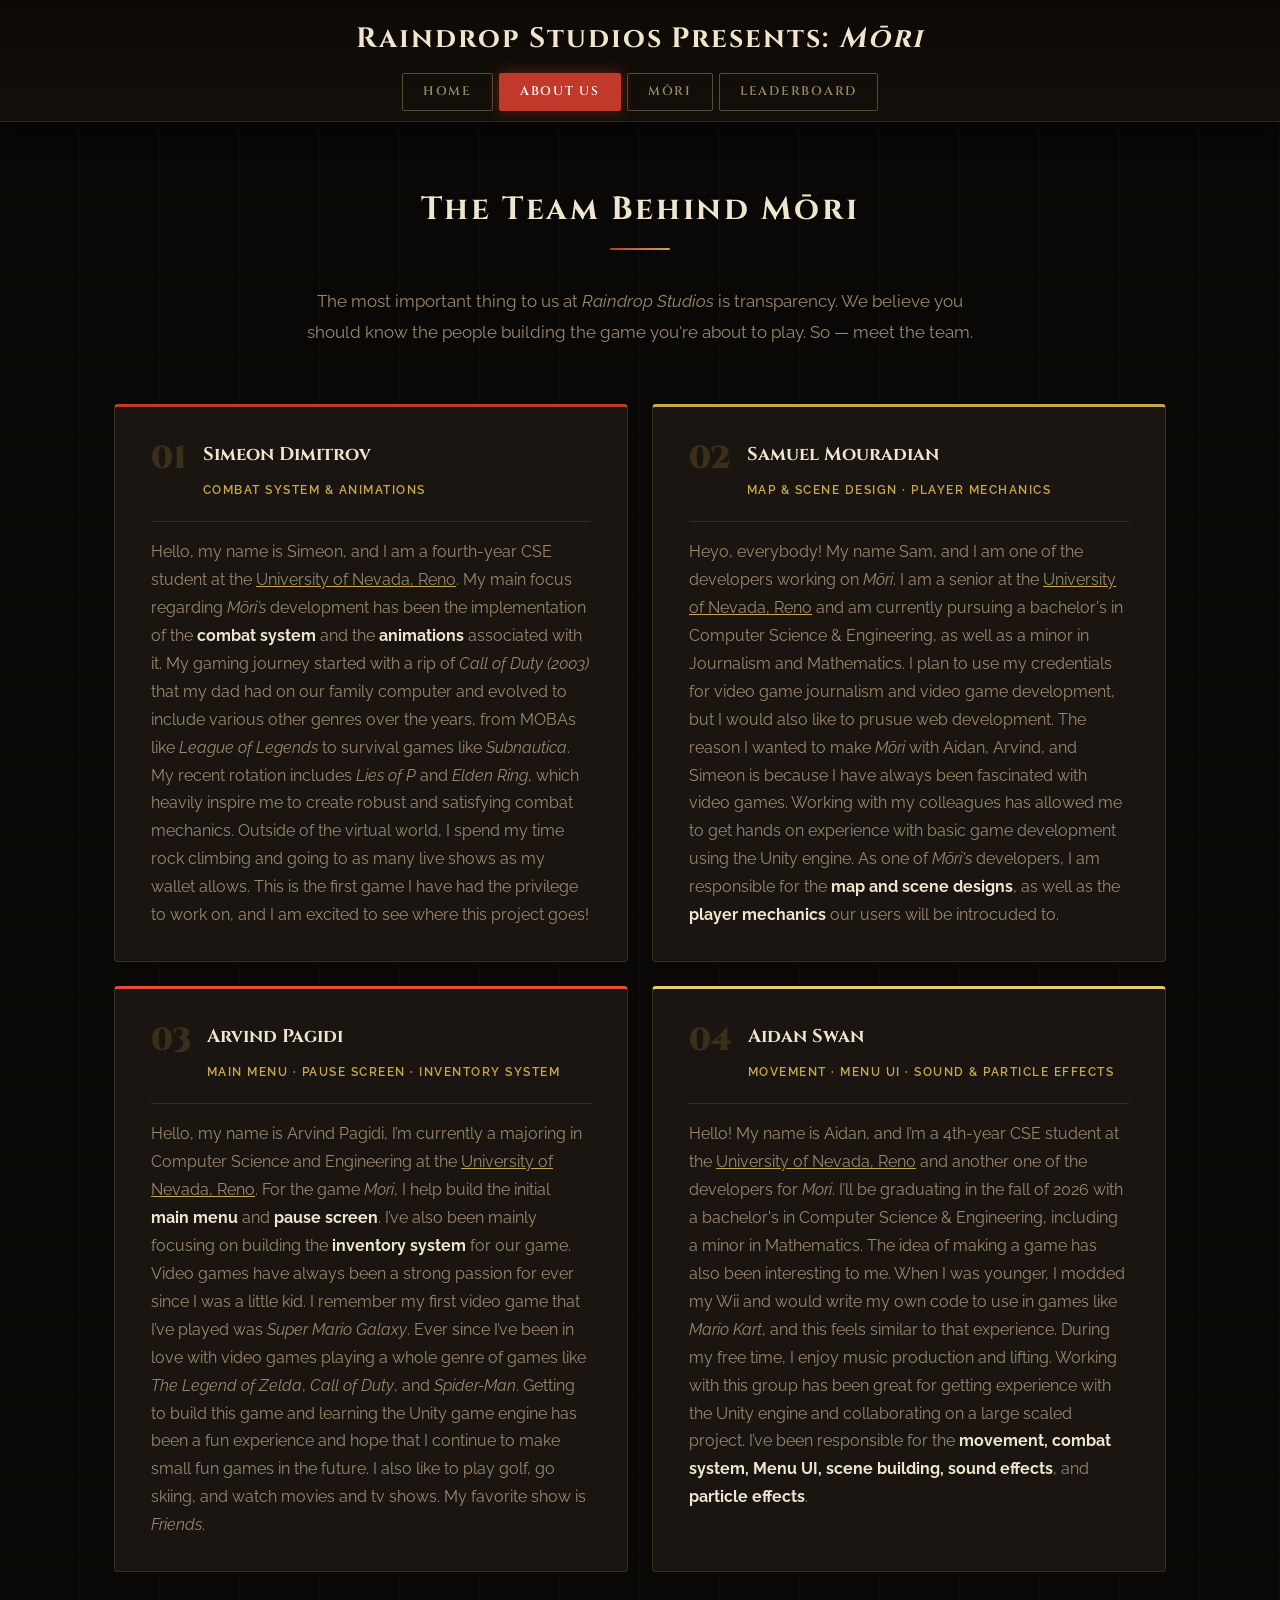
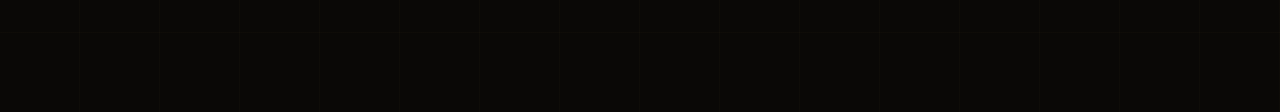
==== AboutUs.html @ ec9067fb "Mori Website Initial Mori Website Initial" ====
<!DOCTYPE html>
<html lang="en">
<head>
    <meta charset="UTF-8">
    <meta name="viewport" content="width=device-width, initial-scale=1.0">
    <title>About Us — Raindrop Studios</title>
    <link rel="preconnect" href="https://fonts.googleapis.com">
    <link rel="preconnect" href="https://fonts.gstatic.com" crossorigin>
    <link href="https://fonts.googleapis.com/css2?family=Cinzel:wght@400;600;700;900&family=Raleway:ital,wght@0,300;0,400;0,500;0,600;1,400&display=swap" rel="stylesheet">
    <link rel="stylesheet" href="CSS Files/AboutUsStyle.css">
</head>
<body>

    <header id="WelcomeHeader">
        <h1 class="Animated-Text">Raindrop Studios Presents: <em>Mōri</em></h1>
        <nav id="Directory">
            <ul class="nav-bar">
                <li><a href="index.html" class="button">Home</a></li>
                <li><a href="AboutUs.html" class="button">About Us</a></li>
                <li><a href="Mōri.html" class="button">Mōri</a></li>
                <li><a href="Player-Leaderboard.html" class="button">Leaderboard</a></li>
            </ul>
        </nav>
    </header>

    <main id="AU-Description">

        <h2 class="section-title fade-in">The Team Behind Mōri</h2>

        <p class="intro-text fade-in">
            The most important thing to us at <em>Raindrop Studios</em> is transparency.
            We believe you should know the people building the game you're about to play.
            So — meet the team.
        </p>

        <div class="member-cards-grid">

           
            <article class="member-card fade-in">
                <div class="member-header">
                    <span class="member-number">01</span>
                    <div>
                        <h3 class="member-name">Simeon Dimitrov</h3>
                        <span class="member-role">Combat System &amp; Animations</span>
                    </div>
                </div>
                <p class="member-bio">
                    Hello, my name is Simeon,
            and I am a fourth-year CSE student at the <u>University of Nevada, Reno</u>. My
            main focus regarding <i>Mōri’s</i> development has been the implementation of the
            <b>combat system</b> and the <b>animations</b> associated with it. My gaming journey
            started with a rip of <i>Call of Duty (2003)</i> that my dad had on our family computer
            and evolved to include various other genres over the years, from MOBAs like <i>League of
            Legends</i> to survival games like <i>Subnautica</i>. My recent rotation includes <i>Lies
            of P</i> and <i>Elden Ring</i>, which heavily inspire me to create robust and satisfying
            combat mechanics. Outside of the virtual world, I spend my time rock climbing and going to
            as many live shows as my wallet allows. This is the first game I have had the privilege to
            work on, and I am excited to see where this project goes!
                </p>
            </article>

           
            <article class="member-card fade-in">
                <div class="member-header">
                    <span class="member-number">02</span>
                    <div>
                        <h3 class="member-name">Samuel Mouradian</h3>
                        <span class="member-role">Map &amp; Scene Design · Player Mechanics</span>
                    </div>
                </div>
                <p class="member-bio">
                    Heyo, everybody! My name Sam, and I
            am one of the developers working on <i>Mōri</i>. I am a senior at the <u>University of Nevada,
            Reno</u> and am currently pursuing a bachelor's in Computer Science & Engineering, as well as
            a minor in Journalism and Mathematics. I plan to use my credentials for video game journalism
            and video game development, but I would also like to prusue web development. The reason I wanted
            to make <i>Mōri</i> with Aidan, Arvind, and Simeon is because I have always been fascinated with
            video games. Working with my colleagues has allowed me to get hands on experience with basic game
            development using the Unity engine. As one of <i>Mōri's</i> developers, I am responsible for the
            <b>map and scene designs</b>, as well as the <b>player mechanics</b> our users will be introcuded to.
                </p>
            </article>

            
            <article class="member-card fade-in">
                <div class="member-header">
                    <span class="member-number">03</span>
                    <div>
                        <h3 class="member-name">Arvind Pagidi</h3>
                        <span class="member-role">Main Menu · Pause Screen · Inventory System</span>
                    </div>
                </div>
                <p class="member-bio">
                    Hello, my name is Arvind Pagidi, I’m currently a majoring in Computer Science and Engineering at the 
            <u>University of Nevada, Reno</u>. For the game <i>Mori</i>, I help build  the initial <b>main menu</b> 
            and <b>pause screen</b>. I’ve also been mainly focusing on building the <b>inventory system</b> 
            for our game. Video games have always been a strong passion for ever since I was a little kid. I remember 
            my first video game that I’ve played was <i>Super Mario Galaxy</i>. Ever since I’ve been in love with video games 
            playing a whole genre of games like <i>The Legend of Zelda</i>, <i>Call of Duty</i>, and <i>Spider-Man</i>. Getting 
            to build this game and learning the Unity game engine has been a fun experience and hope that I continue to 
            make small fun games in the future. I also like to play golf, go skiing, and watch movies and tv shows. My 
            favorite show is <i>Friends</i>.
                </p>
            </article>

            
            <article class="member-card fade-in">
                <div class="member-header">
                    <span class="member-number">04</span>
                    <div>
                        <h3 class="member-name">Aidan Swan</h3>
                        <span class="member-role">Movement · Menu UI · Sound &amp; Particle Effects</span>
                    </div>
                </div>
                <p class="member-bio">
                     Hello! My name is Aidan, and I’m a 4th-year CSE student at the <u>University of Nevada, Reno</u> and another one 
            of the developers for <i>Mori</i>. I’ll be graduating in the fall of 2026 with a bachelor's in Computer Science & 
            Engineering, including a minor in Mathematics. The idea of making a game has also been interesting to me. When 
            I was younger, I modded my Wii and would write my own code to use in games like <i>Mario Kart</i>, and this feels 
            similar to that experience. During my free time, I enjoy music production and lifting. Working with this group 
            has been great for getting experience with the Unity engine and collaborating on a large scaled project. I’ve 
            been responsible for the <b>movement, combat system, Menu UI, scene building, sound effects</b>, and <b>particle 
            effects</b>.
                </p>
            </article>

        </div>
    </main>

    <button id="scroll-top" aria-label="Back to top">&#8679;</button>

    <script src="webFeatureHelp.js"></script>
</body>
</html>
---- CSS Files/AboutUsStyle.css ----
/* ============================================================
   AboutUsStyle.css — About Us Page
   Raindrop Studios / Mōri
   ============================================================ */

/* ── Variables ─────────────────────────────────────────────── */
:root {
    --bg:           #0a0806;
    --bg-surface:   #110e09;
    --bg-card:      #1a1510;
    --bg-card-hover:#221c13;
    --red:          #c0392b;
    --red-light:    #e74c3c;
    --gold:         #c9a84c;
    --gold-light:   #e8c870;
    --gold-dim:     rgba(201, 168, 76, 0.12);
    --text:         #f0e6d0;
    --text-sec:     #9a8870;
    --text-muted:   #5a4a38;
    --border:       rgba(201, 168, 76, 0.18);
    --border-red:   rgba(192, 57, 43, 0.35);
}

/* ── Reset & Base ───────────────────────────────────────────── */
*, *::before, *::after { box-sizing: border-box; margin: 0; padding: 0; }

body {
    background-color: var(--bg);
    background-image:
        repeating-linear-gradient(0deg, transparent, transparent 79px, rgba(201,168,76,0.025) 79px, rgba(201,168,76,0.025) 80px),
        repeating-linear-gradient(90deg, transparent, transparent 79px, rgba(201,168,76,0.025) 79px, rgba(201,168,76,0.025) 80px);
    color: var(--text);
    font-family: 'Raleway', 'Georgia', sans-serif;
    font-size: 1rem;
    line-height: 1.75;
    overflow-x: hidden;
}

a { color: inherit; text-decoration: none; }

/* ── Sticky Header ──────────────────────────────────────────── */
#WelcomeHeader {
    position: sticky;
    top: 0;
    z-index: 200;
    display: flex;
    flex-direction: column;
    align-items: center;
    padding: 14px 24px 0;
    background: linear-gradient(180deg, #0d0a06 0%, #130f0a 100%);
    border-bottom: 1px solid var(--border-red);
    box-shadow: 0 2px 24px rgba(0,0,0,0.9);
}

.Animated-Text {
    font-family: 'Cinzel', 'Times New Roman', serif;
    font-size: clamp(1.1rem, 2.8vw, 1.75rem);
    font-weight: 700;
    letter-spacing: 0.07em;
    text-align: center;
    animation: title-shimmer 4s ease-in-out infinite alternate;
}

@keyframes title-shimmer {
    0%   { color: #f0e6d0; text-shadow: 0 0 12px rgba(201,168,76,0.2); }
    45%  { color: #e8c870; text-shadow: 0 0 22px rgba(201,168,76,0.55); }
    100% { color: #e74c3c; text-shadow: 0 0 22px rgba(231,76,60,0.6); }
}

/* ── Navigation ─────────────────────────────────────────────── */
#Directory { width: 100%; }

.nav-bar {
    list-style: none;
    display: flex;
    justify-content: center;
    flex-wrap: wrap;
    gap: 6px;
    padding: 10px 0;
}

.button {
    display: inline-block;
    background: transparent;
    color: var(--text-sec);
    padding: 7px 20px;
    border: 1px solid var(--text-muted);
    border-radius: 2px;
    cursor: pointer;
    font-size: 0.78rem;
    font-family: 'Cinzel', serif;
    font-weight: 600;
    letter-spacing: 0.14em;
    text-transform: uppercase;
    transition: background 0.2s, color 0.2s, border-color 0.2s, box-shadow 0.2s;
}

.button:hover,
.button.active {
    background: var(--red);
    color: #fff;
    border-color: var(--red);
    box-shadow: 0 0 14px rgba(192,57,43,0.45);
}

/* ── Main Container ─────────────────────────────────────────── */
#AU-Description {
    max-width: 1100px;
    margin: 60px auto;
    padding: 0 24px 80px;
}

/* ── Section Title ──────────────────────────────────────────── */
.section-title {
    font-family: 'Cinzel', serif;
    font-size: clamp(1.4rem, 3.5vw, 2rem);
    font-weight: 700;
    letter-spacing: 0.08em;
    color: var(--text);
    text-align: center;
    margin-bottom: 8px;
}

.section-title::after {
    content: '';
    display: block;
    width: 60px;
    height: 2px;
    background: linear-gradient(90deg, var(--red), var(--gold));
    margin: 10px auto 36px;
    border-radius: 1px;
}

/* ── Intro Paragraph ────────────────────────────────────────── */
.intro-text {
    text-align: center;
    max-width: 680px;
    margin: 0 auto 56px;
    color: var(--text-sec);
    font-size: 1.05rem;
    line-height: 1.85;
}

/* ── Member Cards Grid ──────────────────────────────────────── */
.member-cards-grid {
    display: grid;
    grid-template-columns: repeat(auto-fit, minmax(460px, 1fr));
    gap: 24px;
}

.member-card {
    background: var(--bg-card);
    border: 1px solid var(--border);
    border-top: 3px solid var(--red);
    border-radius: 4px;
    padding: 32px 36px;
    transition: transform 0.2s, box-shadow 0.2s;
}

.member-card:hover {
    transform: translateY(-4px);
    box-shadow: 0 14px 36px rgba(0,0,0,0.65);
}

/* Alternate card accent color */
.member-card:nth-child(2) { border-top-color: var(--gold); }
.member-card:nth-child(3) { border-top-color: var(--red-light); }
.member-card:nth-child(4) { border-top-color: var(--gold-light); }

.member-header {
    display: flex;
    align-items: flex-start;
    gap: 16px;
    margin-bottom: 18px;
}

.member-number {
    font-family: 'Cinzel', serif;
    font-size: 2rem;
    font-weight: 900;
    color: var(--border);
    line-height: 1;
    flex-shrink: 0;
    padding-top: 4px;
}

.member-name {
    font-family: 'Cinzel', serif;
    font-size: 1.15rem;
    font-weight: 700;
    color: var(--text);
    margin-bottom: 4px;
}

.member-role {
    font-size: 0.78rem;
    font-weight: 600;
    letter-spacing: 0.12em;
    text-transform: uppercase;
    color: var(--gold);
}

.member-bio {
    color: var(--text-sec);
    font-size: 0.97rem;
    line-height: 1.8;
    border-top: 1px solid var(--border);
    padding-top: 16px;
}

.member-bio em { color: var(--text); font-style: italic; }
.member-bio b, .member-bio strong { color: var(--text); }
.member-bio u { text-decoration-color: var(--gold); }

/* ── Fade-in animation ──────────────────────────────────────── */
.fade-in {
    opacity: 0;
    transform: translateY(22px);
    transition: opacity 0.55s ease, transform 0.55s ease;
}
.fade-in.visible {
    opacity: 1;
    transform: translateY(0);
}

/* add slight delay staggering for the 4 cards */
.member-card:nth-child(1) { transition-delay: 0s; }
.member-card:nth-child(2) { transition-delay: 0.08s; }
.member-card:nth-child(3) { transition-delay: 0.16s; }
.member-card:nth-child(4) { transition-delay: 0.24s; }

/* ── Scroll-to-top ──────────────────────────────────────────── */
#scroll-top {
    position: fixed;
    bottom: 32px;
    right: 32px;
    width: 44px;
    height: 44px;
    background: var(--red);
    color: #fff;
    border: none;
    border-radius: 2px;
    font-size: 1.2rem;
    cursor: pointer;
    opacity: 0;
    pointer-events: none;
    transition: opacity 0.3s, transform 0.3s;
    z-index: 300;
    display: flex;
    align-items: center;
    justify-content: center;
}
#scroll-top.visible { opacity: 1; pointer-events: auto; }
#scroll-top:hover { transform: translateY(-3px); }

/* ── Responsive ─────────────────────────────────────────────── */
@media (max-width: 740px) {
    .member-cards-grid { grid-template-columns: 1fr; }
    .member-card { padding: 24px 20px; }
}
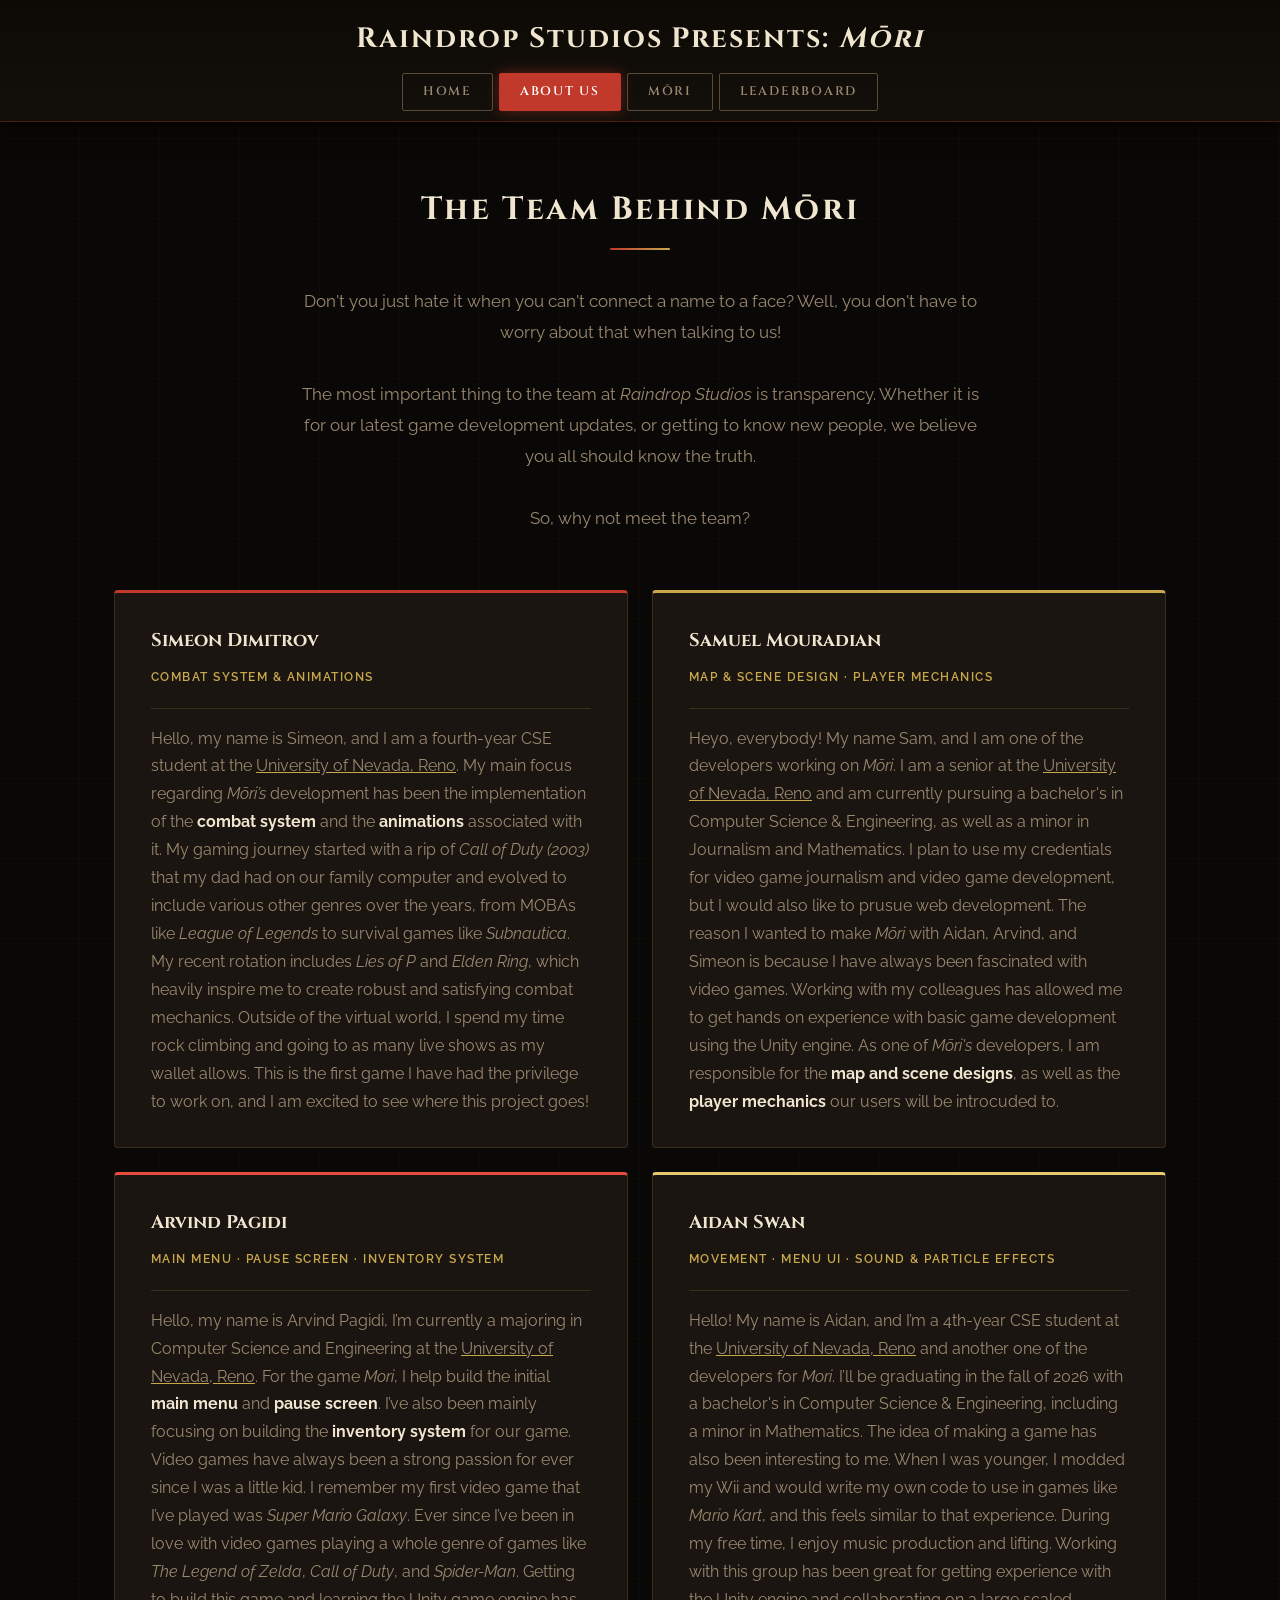
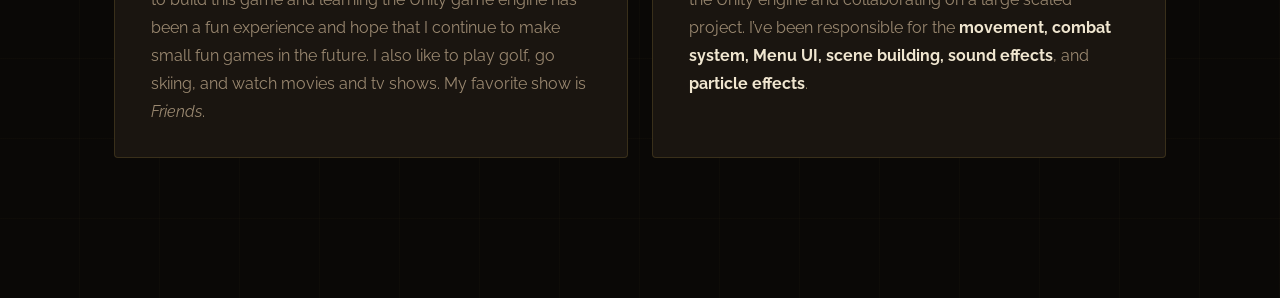
==== commit 232388c5: "updates updates" ====
--- a/AboutUs.html
+++ b/AboutUs.html
@@ -28,9 +28,15 @@
         <h2 class="section-title fade-in">The Team Behind Mōri</h2>
 
         <p class="intro-text fade-in">
-            The most important thing to us at <em>Raindrop Studios</em> is transparency.
-            We believe you should know the people building the game you're about to play.
-            So — meet the team.
+            Don't you just hate it when you can't
+            connect a name to a face? Well, you don't have to worry about
+            that when talking to us!
+            <br><br>
+            The most important thing to the team at <i>Raindrop Studios</i> is
+            transparency. Whether it is for our latest game development updates,
+            or getting to know new people, we believe you all should know the truth.
+            <br><br>
+            So, why not meet the team?
         </p>
 
         <div class="member-cards-grid">
@@ -38,7 +44,7 @@
            
             <article class="member-card fade-in">
                 <div class="member-header">
-                    <span class="member-number">01</span>
+                    
                     <div>
                         <h3 class="member-name">Simeon Dimitrov</h3>
                         <span class="member-role">Combat System &amp; Animations</span>
@@ -62,7 +68,7 @@
            
             <article class="member-card fade-in">
                 <div class="member-header">
-                    <span class="member-number">02</span>
+                    
                     <div>
                         <h3 class="member-name">Samuel Mouradian</h3>
                         <span class="member-role">Map &amp; Scene Design · Player Mechanics</span>
@@ -84,7 +90,7 @@
             
             <article class="member-card fade-in">
                 <div class="member-header">
-                    <span class="member-number">03</span>
+                    
                     <div>
                         <h3 class="member-name">Arvind Pagidi</h3>
                         <span class="member-role">Main Menu · Pause Screen · Inventory System</span>
@@ -106,7 +112,7 @@
             
             <article class="member-card fade-in">
                 <div class="member-header">
-                    <span class="member-number">04</span>
+                    
                     <div>
                         <h3 class="member-name">Aidan Swan</h3>
                         <span class="member-role">Movement · Menu UI · Sound &amp; Particle Effects</span>
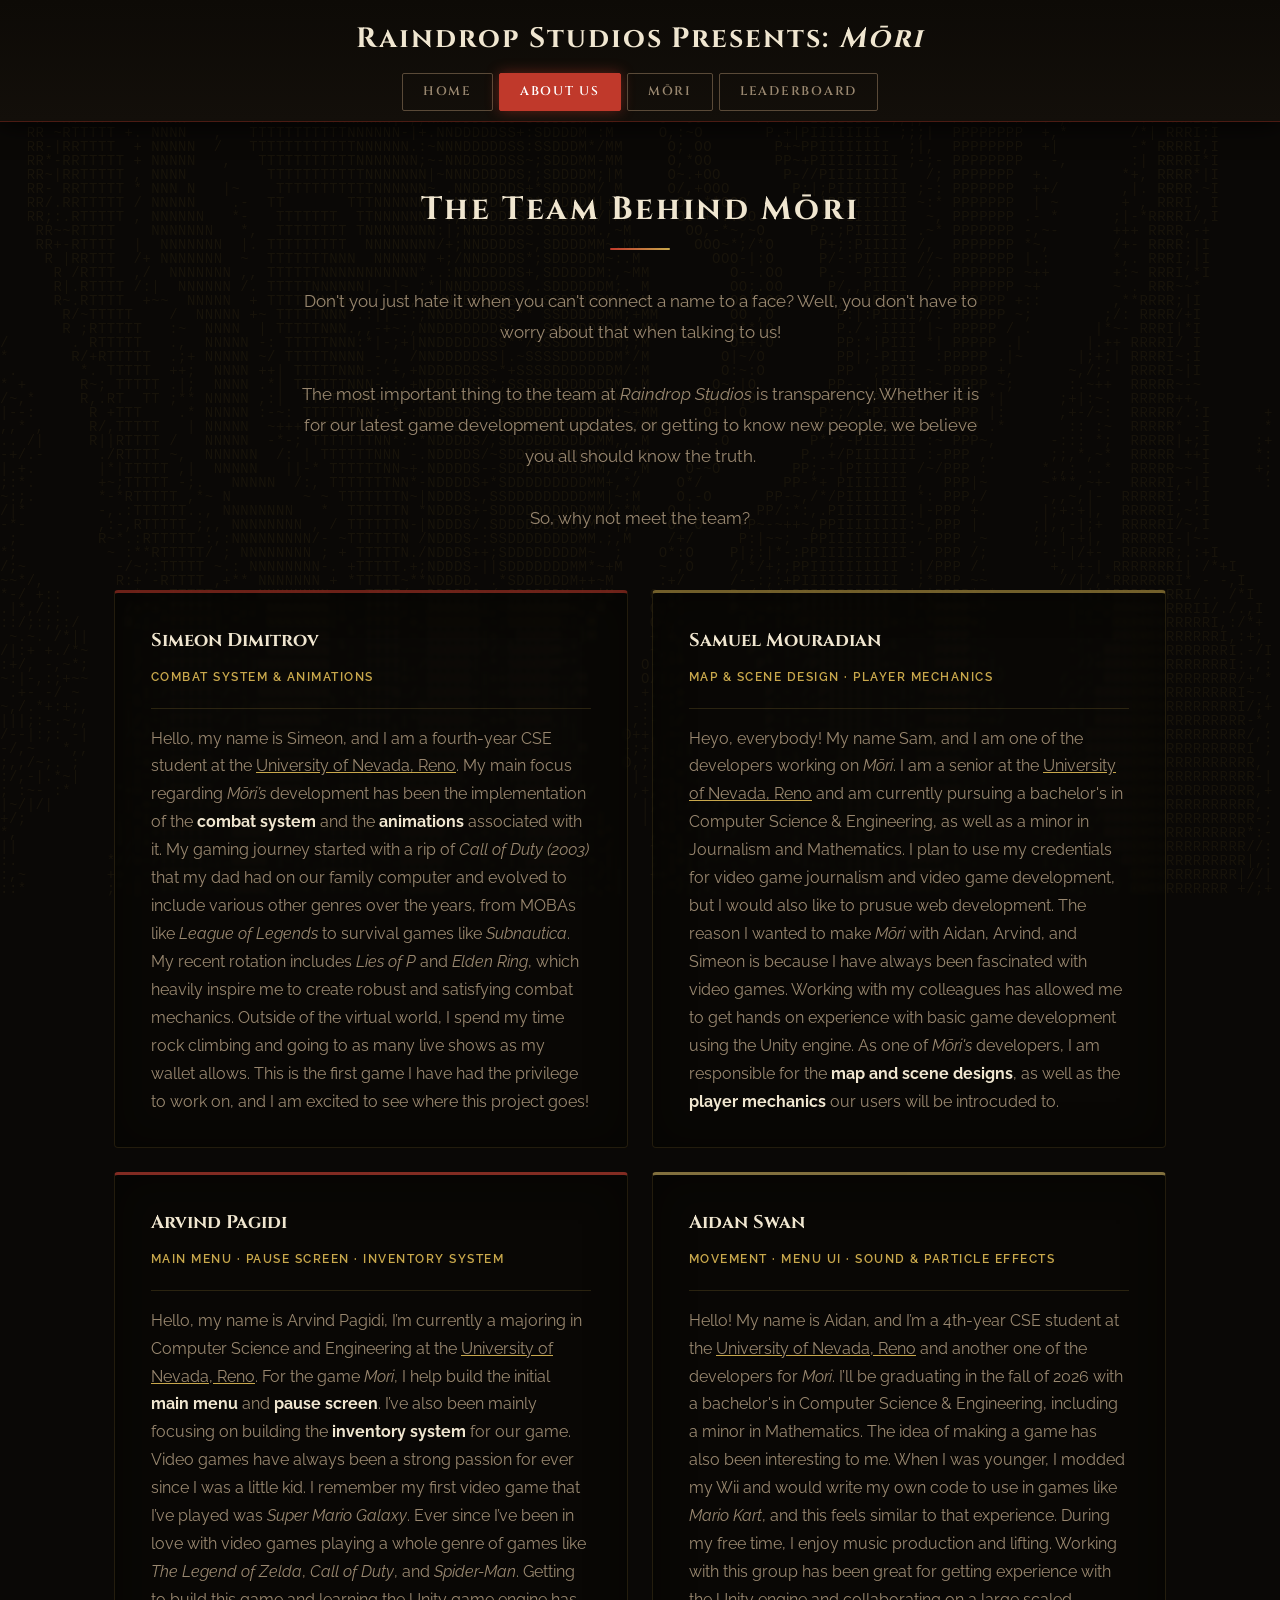
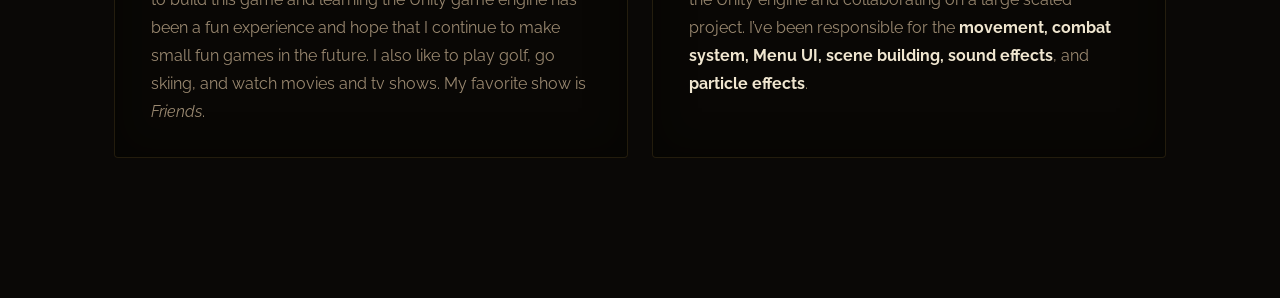
==== commit 5d17bb96: "added new background" ====
--- a/AboutUs.html
+++ b/AboutUs.html
@@ -10,6 +10,9 @@
     <link rel="stylesheet" href="CSS Files/AboutUsStyle.css">
 </head>
 <body>
+
+<div class="ascii-embed"><pre class="ascii-pre" aria-hidden="true"></pre></div>
+<div id="page-content">
 
     <header id="WelcomeHeader">
         <h1 class="Animated-Text">Raindrop Studios Presents: <em>Mōri</em></h1>
@@ -135,6 +138,12 @@
 
     <button id="scroll-top" aria-label="Back to top">&#8679;</button>
 
+</div><!-- /#page-content -->
+
     <script src="webFeatureHelp.js"></script>
+
+<script>
+(()=>{const CFG={angleDeg:0,frequency:11,contrast:0.35,edgeWidth:0.04,gapLevel:0.3,flowSpeed:0.018,flowAngleOffset:0,flowReverse:false,flowMode:"up",driftX:1.1e-18,driftY:-0.018,warpAmp:0.42,warpScale:1.4,warpSpeed:0.001,bandJitter:{enabled:true,amp:0.2,scale:0.85,speed:0.05},randomSet:Array.from(" .,:;*+|/-~"),lineSet:Array.from("    MORI * RAINDROP STUDIOS    "),gapSet:Array.from(" "),randomChangeHz:1.5,lineThreshold:0,gapThreshold:1,gapFan:{enabled:true,strength:0.5},streaks:{enabled:true,count:3,char:" ",randomDirection:true,useDriftDirection:true,angleJitterDeg:75,widthMin:0.008,widthMax:0.028,lengthMin:0.22,lengthMax:0.7,speedMin:0.12,speedMax:0.3,startMargin:0.18},gapClouds:{enabled:true,density:0.08,scale:1.6,speed:0.03,octaves:3,hardness:0.85},erase:{enabled:true,radiusCells:12,durationSec:0.9,jitter:0.35,hardness:0.6},fpsCap:30};const G=[];for(let i=0;i<256;i++){const a=i/256*Math.PI*2;G[i]={x:Math.cos(a),y:Math.sin(a)}}const P=new Uint8Array(512);(function seedPerm(){const base=new Uint8Array(256);for(let i=0;i<256;i++)base[i]=i;let s=1234567;const rnd=()=>((s=s*1664525+1013904223>>>0)/0xffffffff);for(let i=255;i>0;i--){const j=rnd()*(i+1)|0;const tmp=base[i];base[i]=base[j];base[j]=tmp}for(let i=0;i<512;i++)P[i]=base[i&255]})();const clamp=(v,a,b)=>v<a?a:v>b?b:v;const fade=t=>t*t*t*(t*(t*6-15)+10);function grad(ix,iy,x,y){const X=ix&255,Y=iy&255;const g=G[P[X+P[Y]]];return g.x*(x-ix)+g.y*(y-iy)}function perlin(x,y){const x0=Math.floor(x),y0=Math.floor(y);const x1=x0+1,y1=y0+1;const sx=fade(x-x0),sy=fade(y-y0);const n00=grad(x0,y0,x,y);const n10=grad(x1,y0,x,y);const n01=grad(x0,y1,x,y);const n11=grad(x1,y1,x,y);const ix0=n00+sx*(n10-n00);const ix1=n01+sx*(n11-n01);return ix0+sy*(ix1-ix0)}function fbm(x,y,oct,gain,lac){oct=oct||3;gain=gain||0.5;lac=lac||2;let v=0,amp=1,f=1,norm=0;for(let i=0;i<oct;i++){v+=amp*perlin(x*f,y*f);norm+=amp;amp*=gain;f*=lac}return v/(norm||1)}function hash32(n){n=(n>>>0)+0x9e3779b9;n^=n>>>16;n=Math.imul(n,0x85ebca6b);n^=n>>>13;n=Math.imul(n,0xc2b2ae35);n^=n>>>16;return n>>>0}function hash3(x,y,z){let h=2166136261;h^=x|0;h=Math.imul(h,16777619);h^=y|0;h=Math.imul(h,16777619);h^=z|0;h=Math.imul(h,16777619);return h>>>0}const pickFrom=(arr,h)=>arr[h%arr.length];const hosts=Array.from(document.querySelectorAll(".ascii-embed"));if(!hosts.length)return;hosts.forEach(host=>{const pre=host.querySelector(".ascii-pre")||(function(){const el=document.createElement("pre");el.className="ascii-pre";el.setAttribute("aria-hidden","true");host.appendChild(el);return el})();let cols=0,rows=0,sShort=1;let t0=performance.now(),lastFrame=0,lastT=0;let cellW=8,cellH=14;let eraseBuf=new Float32Array(1);const SAFE_CHAR_PAD_X=0.15,SAFE_CHAR_PAD_Y=0.05;function measureCell(){const probe=document.createElement("span");probe.textContent="M".repeat(200);probe.style.position="absolute";probe.style.left="-9999px";probe.style.top="-9999px";probe.style.whiteSpace="pre";probe.style.pointerEvents="none";probe.style.visibility="hidden";const cs=getComputedStyle(pre);probe.style.font=cs.font;probe.style.letterSpacing=cs.letterSpacing;host.appendChild(probe);const totalW=probe.getBoundingClientRect().width;host.removeChild(probe);const cw=totalW/200||8;const lh=parseFloat(cs.lineHeight)||14;return{cw,lh}}function computeGrid(){const m=measureCell();cellW=m.cw;cellH=m.lh;const rect=host.getBoundingClientRect();const c=Math.max(1,Math.floor(rect.width/cellW-SAFE_CHAR_PAD_X));const r=Math.max(1,Math.floor(rect.height/cellH-SAFE_CHAR_PAD_Y));if(c===cols&&r===rows)return;cols=c;rows=r;sShort=cols<rows?cols:rows;eraseBuf=new Float32Array(cols*rows)}const ST={list:[]};const randRange=(a,b)=>a+Math.random()*(b-a);function makeDir(){let dx=CFG.driftX||0.0001;let dy=CFG.driftY||0;if(CFG.streaks.enabled&&CFG.streaks.randomDirection){let baseAngle=CFG.streaks.useDriftDirection?Math.atan2(dy,dx):0;baseAngle+=randRange(-1,1)*CFG.streaks.angleJitterDeg*Math.PI/180;dx=Math.cos(baseAngle);dy=Math.sin(baseAngle)}const len=Math.hypot(dx,dy)||1;dx/=len;dy/=len;return{dx,dy,nx:-dy,ny:dx}}function makeStreak(t){const s=CFG.streaks;const m=s.startMargin;const D=makeDir();return{dirx:D.dx,diry:D.dy,nrmx:D.nx,nrmy:D.ny,p0:randRange(-m,1+m),width:randRange(s.widthMin,s.widthMax),length:randRange(s.lengthMin,s.lengthMax),speed:randRange(s.speedMin,s.speedMax),headStart:-(randRange(s.lengthMin,s.lengthMax)+m),bornAt:t}}function resetStreak(i,t){ST.list[i]=makeStreak(t)}function initStreaks(t){ST.list.length=0;if(!CFG.streaks.enabled||CFG.streaks.count<=0)return;for(let i=0;i<CFG.streaks.count;i++){ST.list.push(makeStreak(t))}}function inAnyStreak(u,v,t){if(!CFG.streaks.enabled||CFG.streaks.count<=0)return false;const sm=CFG.streaks.startMargin;for(let i=0;i<ST.list.length;i++){const st=ST.list[i];const sCoord=u*st.dirx+v*st.diry;const pCoord=u*st.nrmx+v*st.nrmy;const head=st.headStart+st.speed*t;const tail=head-st.length;if(head>1+sm){resetStreak(i,t);continue}if(Math.abs(pCoord-st.p0)<=st.width*0.5&&sCoord>=tail&&sCoord<=head)return true}return false}function inGapCloud(u,v,t){if(!CFG.gapClouds.enabled)return false;const c=CFG.gapClouds;const n=fbm(u*c.scale+t*c.speed+11.3,v*c.scale-t*c.speed-7.9,c.octaves,0.55,2);const hardened=Math.pow(n,c.hardness);const threshold=1-c.density;const cellJit=(hash3(u*9999|0,v*9999|0,Math.floor(t))%997/997)*0.02;return hardened+cellJit>threshold}function applyErase(cx,cy){if(!CFG.erase.enabled)return;const R=CFG.erase.radiusCells|0;const dur=CFG.erase.durationSec;const hard=clamp(CFG.erase.hardness,0,1);const jit=clamp(CFG.erase.jitter,0,1);const r2=R*R;const x0=Math.max(0,cx-R),x1=Math.min(cols-1,cx+R);const y0=Math.max(0,cy-R),y1=Math.min(rows-1,cy+R);for(let y=y0;y<=y1;y++){for(let x=x0;x<=x1;x++){const dx=x-cx,dy=y-cy;const d2=dx*dx+dy*dy;if(d2>r2)continue;const d=Math.sqrt(d2)/R;const falloff=Math.pow(1-d,hard*3+0.01);const h=hash3(x*131+y*911,y*521+x*173,cx*7+cy*13)%1000/1000;const accept=h<falloff*(1-jit)+(falloff>0.5?jit*0.6:jit*0.2);if(accept){const idx=y*cols+x;eraseBuf[idx]=Math.max(eraseBuf[idx],dur*falloff)}}}}function eventToCell(ev){const rect=pre.getBoundingClientRect();const touch=ev.touches?ev.touches[0]:ev;const ex=touch.clientX-rect.left;const ey=touch.clientY-rect.top;let cx=Math.floor(ex/cellW);let cy=Math.floor(ey/cellH);if(cx<0)cx=0;else if(cx>=cols)cx=cols-1;if(cy<0)cy=0;else if(cy>=rows)cy=rows-1;return{cx,cy}}function onMove(ev){const p=eventToCell(ev);applyErase(p.cx,p.cy)}pre.addEventListener("mousemove",onMove);pre.addEventListener("touchstart",onMove,{passive:true});pre.addEventListener("touchmove",onMove,{passive:true});function sampleBands(x,y,t,rowNorm){const s=sShort||1;let u=x/s;let v=y/s;u-=CFG.driftX*t;v-=CFG.driftY*t;const wt=t*CFG.warpSpeed;const wx=CFG.warpAmp*fbm(u*CFG.warpScale+10.1+wt,v*CFG.warpScale-9.3-wt,3,0.55,2);const wy=CFG.warpAmp*fbm(u*CFG.warpScale-30.9-wt,v*CFG.warpScale+19.7+wt,3,0.8,2);const ang=CFG.angleDeg*Math.PI/180;const rx=(u+wx)*Math.cos(ang)+(v+wy)*Math.sin(ang);const bandWave=0.5+0.5*Math.sin(rx*Math.PI*2*(CFG.frequency/2));const ink=Math.pow(bandWave,CFG.contrast);const gap=1-ink;let gLevel=CFG.gapLevel;if(CFG.gapFan.enabled){const fan=(1-rowNorm)*CFG.gapFan.strength;gLevel+=fan}if(CFG.bandJitter.enabled){const j=fbm(u*CFG.bandJitter.scale+77.1,v*CFG.bandJitter.scale-99.8,3,0.55,2);gLevel+=CFG.bandJitter.amp*(j-0.5)*2+Math.sin(t*CFG.bandJitter.speed)*0.02}const aL=gLevel-CFG.edgeWidth;const bL=gLevel+CFG.edgeWidth;const tLine=clamp(1-(gap-aL)/(bL-aL),0,1);const tGap=clamp((gap-aL)/(bL-aL),0,1);const bandIndex=Math.floor(rx*CFG.frequency);return{u:u+wx,v:v+wy,bandIndex,tLine,tGap}}function baseChar(x,y,t,b){const u=b.u,v=b.v;const bandIndex=b.bandIndex;const tLine=b.tLine,tGap=b.tGap;if(inGapCloud(u,v,t))return" ";if(inAnyStreak(u,v,t-t0/1000))return CFG.streaks.char;if(tLine>CFG.lineThreshold){const h=hash32(bandIndex*73856093);return pickFrom(CFG.lineSet,h)}if(tGap>CFG.gapThreshold){const h=hash32(bandIndex*19349663);return pickFrom(CFG.gapSet,h)}const slice=Math.floor(t*CFG.randomChangeHz);const h2=hash32((x+1)*15485863^(y+1)*32452843^slice*49979687);return CFG.randomSet[h2%CFG.randomSet.length]}function chooseChar(x,y,t,b){const idx=y*cols+x;if(eraseBuf[idx]>0)return" ";return baseChar(x,y,t,b)}function render(now){if(now-lastFrame<1000/CFG.fpsCap){requestAnimationFrame(render);return}const t=(now-t0)/1000;const dt=t-lastT;lastT=t;lastFrame=now;if(CFG.erase.enabled){const decay=dt>0?dt:0.016;for(let i=0;i<eraseBuf.length;i++){const v=eraseBuf[i]-decay;eraseBuf[i]=v>0?v:0}}let out="";for(let y=0;y<rows;y++){const rowNorm=rows<=1?0:y/(rows-1);for(let x=0;x<cols;x++){const b=sampleBands(x,y,t,rowNorm);out+=chooseChar(x,y,t,b)}if(y<rows-1)out+="\n"}pre.textContent=out;requestAnimationFrame(render)}const ro=new ResizeObserver(computeGrid);ro.observe(host);if(document.fonts&&document.fonts.ready){document.fonts.ready.then(()=>{computeGrid();initStreaks(0);requestAnimationFrame(render)})}else{computeGrid();initStreaks(0);requestAnimationFrame(render)}let pausedAt=null;document.addEventListener("visibilitychange",()=>{if(document.visibilityState==="hidden"){pausedAt=performance.now()}else if(pausedAt!==null){const d=performance.now()-pausedAt;t0+=d;pausedAt=null;lastFrame=0;requestAnimationFrame(render)}})});})();
+</script>
 </body>
 </html>
--- a/CSS Files/AboutUsStyle.css
+++ b/CSS Files/AboutUsStyle.css
@@ -1,9 +1,4 @@
-/* ============================================================
-   AboutUsStyle.css — About Us Page
-   Raindrop Studios / Mōri
-   ============================================================ */
-
-/* ── Variables ─────────────────────────────────────────────── */
+
 :root {
     --bg:           #0a0806;
     --bg-surface:   #110e09;
@@ -21,14 +16,11 @@
     --border-red:   rgba(192, 57, 43, 0.35);
 }
 
-/* ── Reset & Base ───────────────────────────────────────────── */
+
 *, *::before, *::after { box-sizing: border-box; margin: 0; padding: 0; }
 
 body {
     background-color: var(--bg);
-    background-image:
-        repeating-linear-gradient(0deg, transparent, transparent 79px, rgba(201,168,76,0.025) 79px, rgba(201,168,76,0.025) 80px),
-        repeating-linear-gradient(90deg, transparent, transparent 79px, rgba(201,168,76,0.025) 79px, rgba(201,168,76,0.025) 80px);
     color: var(--text);
     font-family: 'Raleway', 'Georgia', sans-serif;
     font-size: 1rem;
@@ -36,9 +28,42 @@
     overflow-x: hidden;
 }
 
+
+.ascii-embed {
+    position: fixed;
+    inset: 0;
+    z-index: 0;
+    overflow: hidden;
+    pointer-events: none;
+}
+
+.ascii-pre {
+    position: absolute;
+    inset: 0;
+    margin: 0;
+    overflow: hidden;
+    color: var(--gold);
+    background: transparent;
+    opacity: 0.07;
+    font: 12px/12px ui-monospace, SFMono-Regular, Menlo, Consolas, "Liberation Mono", monospace;
+    white-space: pre;
+    user-select: none;
+    letter-spacing: 0.5px;
+    pointer-events: none;
+}
+
+@media (min-width: 900px) {
+    .ascii-pre { font-size: 14px; line-height: 14px; }
+}
+
+#page-content {
+    position: relative;
+    z-index: 1;
+}
+
 a { color: inherit; text-decoration: none; }
 
-/* ── Sticky Header ──────────────────────────────────────────── */
+
 #WelcomeHeader {
     position: sticky;
     top: 0;
@@ -67,7 +92,7 @@
     100% { color: #e74c3c; text-shadow: 0 0 22px rgba(231,76,60,0.6); }
 }
 
-/* ── Navigation ─────────────────────────────────────────────── */
+
 #Directory { width: 100%; }
 
 .nav-bar {
@@ -103,14 +128,13 @@
     box-shadow: 0 0 14px rgba(192,57,43,0.45);
 }
 
-/* ── Main Container ─────────────────────────────────────────── */
 #AU-Description {
     max-width: 1100px;
     margin: 60px auto;
     padding: 0 24px 80px;
 }
 
-/* ── Section Title ──────────────────────────────────────────── */
+
 .section-title {
     font-family: 'Cinzel', serif;
     font-size: clamp(1.4rem, 3.5vw, 2rem);
@@ -131,7 +155,7 @@
     border-radius: 1px;
 }
 
-/* ── Intro Paragraph ────────────────────────────────────────── */
+
 .intro-text {
     text-align: center;
     max-width: 680px;
@@ -141,7 +165,7 @@
     line-height: 1.85;
 }
 
-/* ── Member Cards Grid ──────────────────────────────────────── */
+
 .member-cards-grid {
     display: grid;
     grid-template-columns: repeat(auto-fit, minmax(460px, 1fr));
@@ -149,23 +173,39 @@
 }
 
 .member-card {
-    background: var(--bg-card);
-    border: 1px solid var(--border);
-    border-top: 3px solid var(--red);
+    background: rgba(10, 8, 6, 0.28);
+    border: 1px solid rgba(201, 168, 76, 0.14);
+    border-top: 3px solid rgba(192, 57, 43, 0.55);
     border-radius: 4px;
     padding: 32px 36px;
-    transition: transform 0.2s, box-shadow 0.2s;
+    backdrop-filter: blur(2px);
+    -webkit-backdrop-filter: blur(2px);
+    box-shadow: inset 0 0 40px rgba(0, 0, 0, 0.4);
+    transition: transform 0.3s ease, background 0.4s ease, backdrop-filter 0.4s ease,
+                border-color 0.4s ease, box-shadow 0.4s ease;
 }
 
 .member-card:hover {
     transform: translateY(-4px);
-    box-shadow: 0 14px 36px rgba(0,0,0,0.65);
-}
-
-/* Alternate card accent color */
-.member-card:nth-child(2) { border-top-color: var(--gold); }
-.member-card:nth-child(3) { border-top-color: var(--red-light); }
-.member-card:nth-child(4) { border-top-color: var(--gold-light); }
+    background: rgba(19, 13, 8, 0.58);
+    border-color: rgba(201, 168, 76, 0.3);
+    backdrop-filter: blur(16px) saturate(150%);
+    -webkit-backdrop-filter: blur(16px) saturate(150%);
+    box-shadow:
+        inset 0 0 50px rgba(0, 0, 0, 0.55),
+        0 14px 36px rgba(0, 0, 0, 0.45),
+        inset 0 1px 0 rgba(255, 255, 255, 0.04);
+}
+
+
+.member-card:nth-child(2) { border-top-color: rgba(201, 168, 76, 0.55); }
+.member-card:nth-child(3) { border-top-color: rgba(231, 76, 60, 0.55); }
+.member-card:nth-child(4) { border-top-color: rgba(232, 200, 112, 0.55); }
+
+.member-card:nth-child(1):hover { border-top-color: var(--red); }
+.member-card:nth-child(2):hover { border-top-color: var(--gold); }
+.member-card:nth-child(3):hover { border-top-color: var(--red-light); }
+.member-card:nth-child(4):hover { border-top-color: var(--gold-light); }
 
 .member-header {
     display: flex;
@@ -212,7 +252,7 @@
 .member-bio b, .member-bio strong { color: var(--text); }
 .member-bio u { text-decoration-color: var(--gold); }
 
-/* ── Fade-in animation ──────────────────────────────────────── */
+
 .fade-in {
     opacity: 0;
     transform: translateY(22px);
@@ -223,13 +263,13 @@
     transform: translateY(0);
 }
 
-/* add slight delay staggering for the 4 cards */
+
 .member-card:nth-child(1) { transition-delay: 0s; }
 .member-card:nth-child(2) { transition-delay: 0.08s; }
 .member-card:nth-child(3) { transition-delay: 0.16s; }
 .member-card:nth-child(4) { transition-delay: 0.24s; }
 
-/* ── Scroll-to-top ──────────────────────────────────────────── */
+
 #scroll-top {
     position: fixed;
     bottom: 32px;
@@ -253,7 +293,7 @@
 #scroll-top.visible { opacity: 1; pointer-events: auto; }
 #scroll-top:hover { transform: translateY(-3px); }
 
-/* ── Responsive ─────────────────────────────────────────────── */
+
 @media (max-width: 740px) {
     .member-cards-grid { grid-template-columns: 1fr; }
     .member-card { padding: 24px 20px; }
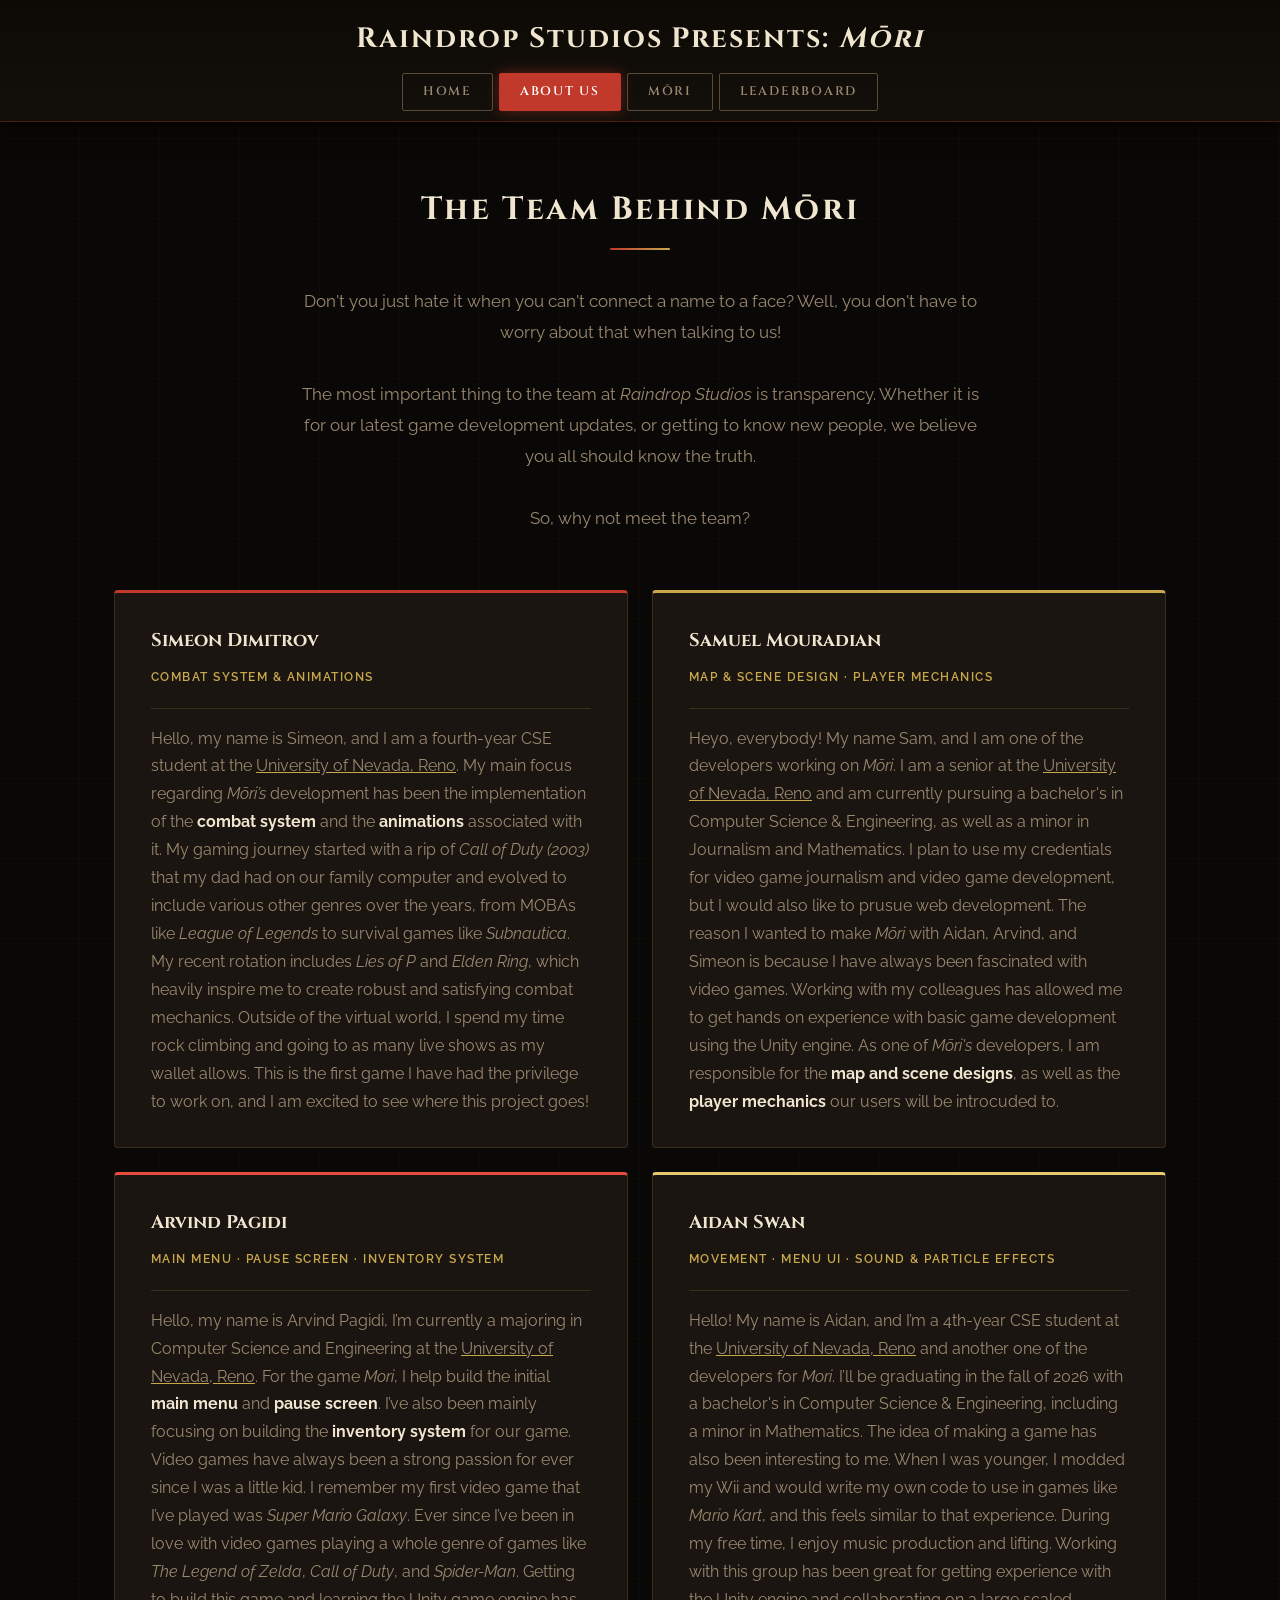
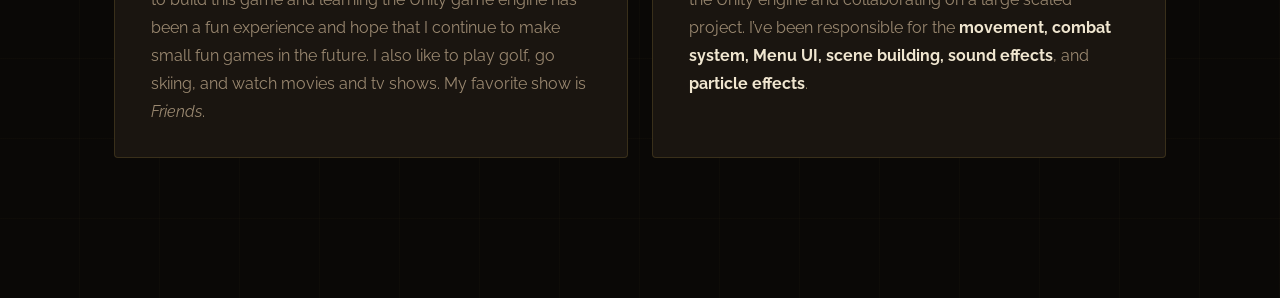
==== commit ef2eb0c5: "Revert "added new background" This reverts commit 5d17bb963bb19b4d82a18dcd586e09ce993f3e19." ====
--- a/AboutUs.html
+++ b/AboutUs.html
@@ -10,9 +10,6 @@
     <link rel="stylesheet" href="CSS Files/AboutUsStyle.css">
 </head>
 <body>
-
-<div class="ascii-embed"><pre class="ascii-pre" aria-hidden="true"></pre></div>
-<div id="page-content">
 
     <header id="WelcomeHeader">
         <h1 class="Animated-Text">Raindrop Studios Presents: <em>Mōri</em></h1>
@@ -138,12 +135,6 @@
 
     <button id="scroll-top" aria-label="Back to top">&#8679;</button>
 
-</div><!-- /#page-content -->
-
     <script src="webFeatureHelp.js"></script>
-
-<script>
-(()=>{const CFG={angleDeg:0,frequency:11,contrast:0.35,edgeWidth:0.04,gapLevel:0.3,flowSpeed:0.018,flowAngleOffset:0,flowReverse:false,flowMode:"up",driftX:1.1e-18,driftY:-0.018,warpAmp:0.42,warpScale:1.4,warpSpeed:0.001,bandJitter:{enabled:true,amp:0.2,scale:0.85,speed:0.05},randomSet:Array.from(" .,:;*+|/-~"),lineSet:Array.from("    MORI * RAINDROP STUDIOS    "),gapSet:Array.from(" "),randomChangeHz:1.5,lineThreshold:0,gapThreshold:1,gapFan:{enabled:true,strength:0.5},streaks:{enabled:true,count:3,char:" ",randomDirection:true,useDriftDirection:true,angleJitterDeg:75,widthMin:0.008,widthMax:0.028,lengthMin:0.22,lengthMax:0.7,speedMin:0.12,speedMax:0.3,startMargin:0.18},gapClouds:{enabled:true,density:0.08,scale:1.6,speed:0.03,octaves:3,hardness:0.85},erase:{enabled:true,radiusCells:12,durationSec:0.9,jitter:0.35,hardness:0.6},fpsCap:30};const G=[];for(let i=0;i<256;i++){const a=i/256*Math.PI*2;G[i]={x:Math.cos(a),y:Math.sin(a)}}const P=new Uint8Array(512);(function seedPerm(){const base=new Uint8Array(256);for(let i=0;i<256;i++)base[i]=i;let s=1234567;const rnd=()=>((s=s*1664525+1013904223>>>0)/0xffffffff);for(let i=255;i>0;i--){const j=rnd()*(i+1)|0;const tmp=base[i];base[i]=base[j];base[j]=tmp}for(let i=0;i<512;i++)P[i]=base[i&255]})();const clamp=(v,a,b)=>v<a?a:v>b?b:v;const fade=t=>t*t*t*(t*(t*6-15)+10);function grad(ix,iy,x,y){const X=ix&255,Y=iy&255;const g=G[P[X+P[Y]]];return g.x*(x-ix)+g.y*(y-iy)}function perlin(x,y){const x0=Math.floor(x),y0=Math.floor(y);const x1=x0+1,y1=y0+1;const sx=fade(x-x0),sy=fade(y-y0);const n00=grad(x0,y0,x,y);const n10=grad(x1,y0,x,y);const n01=grad(x0,y1,x,y);const n11=grad(x1,y1,x,y);const ix0=n00+sx*(n10-n00);const ix1=n01+sx*(n11-n01);return ix0+sy*(ix1-ix0)}function fbm(x,y,oct,gain,lac){oct=oct||3;gain=gain||0.5;lac=lac||2;let v=0,amp=1,f=1,norm=0;for(let i=0;i<oct;i++){v+=amp*perlin(x*f,y*f);norm+=amp;amp*=gain;f*=lac}return v/(norm||1)}function hash32(n){n=(n>>>0)+0x9e3779b9;n^=n>>>16;n=Math.imul(n,0x85ebca6b);n^=n>>>13;n=Math.imul(n,0xc2b2ae35);n^=n>>>16;return n>>>0}function hash3(x,y,z){let h=2166136261;h^=x|0;h=Math.imul(h,16777619);h^=y|0;h=Math.imul(h,16777619);h^=z|0;h=Math.imul(h,16777619);return h>>>0}const pickFrom=(arr,h)=>arr[h%arr.length];const hosts=Array.from(document.querySelectorAll(".ascii-embed"));if(!hosts.length)return;hosts.forEach(host=>{const pre=host.querySelector(".ascii-pre")||(function(){const el=document.createElement("pre");el.className="ascii-pre";el.setAttribute("aria-hidden","true");host.appendChild(el);return el})();let cols=0,rows=0,sShort=1;let t0=performance.now(),lastFrame=0,lastT=0;let cellW=8,cellH=14;let eraseBuf=new Float32Array(1);const SAFE_CHAR_PAD_X=0.15,SAFE_CHAR_PAD_Y=0.05;function measureCell(){const probe=document.createElement("span");probe.textContent="M".repeat(200);probe.style.position="absolute";probe.style.left="-9999px";probe.style.top="-9999px";probe.style.whiteSpace="pre";probe.style.pointerEvents="none";probe.style.visibility="hidden";const cs=getComputedStyle(pre);probe.style.font=cs.font;probe.style.letterSpacing=cs.letterSpacing;host.appendChild(probe);const totalW=probe.getBoundingClientRect().width;host.removeChild(probe);const cw=totalW/200||8;const lh=parseFloat(cs.lineHeight)||14;return{cw,lh}}function computeGrid(){const m=measureCell();cellW=m.cw;cellH=m.lh;const rect=host.getBoundingClientRect();const c=Math.max(1,Math.floor(rect.width/cellW-SAFE_CHAR_PAD_X));const r=Math.max(1,Math.floor(rect.height/cellH-SAFE_CHAR_PAD_Y));if(c===cols&&r===rows)return;cols=c;rows=r;sShort=cols<rows?cols:rows;eraseBuf=new Float32Array(cols*rows)}const ST={list:[]};const randRange=(a,b)=>a+Math.random()*(b-a);function makeDir(){let dx=CFG.driftX||0.0001;let dy=CFG.driftY||0;if(CFG.streaks.enabled&&CFG.streaks.randomDirection){let baseAngle=CFG.streaks.useDriftDirection?Math.atan2(dy,dx):0;baseAngle+=randRange(-1,1)*CFG.streaks.angleJitterDeg*Math.PI/180;dx=Math.cos(baseAngle);dy=Math.sin(baseAngle)}const len=Math.hypot(dx,dy)||1;dx/=len;dy/=len;return{dx,dy,nx:-dy,ny:dx}}function makeStreak(t){const s=CFG.streaks;const m=s.startMargin;const D=makeDir();return{dirx:D.dx,diry:D.dy,nrmx:D.nx,nrmy:D.ny,p0:randRange(-m,1+m),width:randRange(s.widthMin,s.widthMax),length:randRange(s.lengthMin,s.lengthMax),speed:randRange(s.speedMin,s.speedMax),headStart:-(randRange(s.lengthMin,s.lengthMax)+m),bornAt:t}}function resetStreak(i,t){ST.list[i]=makeStreak(t)}function initStreaks(t){ST.list.length=0;if(!CFG.streaks.enabled||CFG.streaks.count<=0)return;for(let i=0;i<CFG.streaks.count;i++){ST.list.push(makeStreak(t))}}function inAnyStreak(u,v,t){if(!CFG.streaks.enabled||CFG.streaks.count<=0)return false;const sm=CFG.streaks.startMargin;for(let i=0;i<ST.list.length;i++){const st=ST.list[i];const sCoord=u*st.dirx+v*st.diry;const pCoord=u*st.nrmx+v*st.nrmy;const head=st.headStart+st.speed*t;const tail=head-st.length;if(head>1+sm){resetStreak(i,t);continue}if(Math.abs(pCoord-st.p0)<=st.width*0.5&&sCoord>=tail&&sCoord<=head)return true}return false}function inGapCloud(u,v,t){if(!CFG.gapClouds.enabled)return false;const c=CFG.gapClouds;const n=fbm(u*c.scale+t*c.speed+11.3,v*c.scale-t*c.speed-7.9,c.octaves,0.55,2);const hardened=Math.pow(n,c.hardness);const threshold=1-c.density;const cellJit=(hash3(u*9999|0,v*9999|0,Math.floor(t))%997/997)*0.02;return hardened+cellJit>threshold}function applyErase(cx,cy){if(!CFG.erase.enabled)return;const R=CFG.erase.radiusCells|0;const dur=CFG.erase.durationSec;const hard=clamp(CFG.erase.hardness,0,1);const jit=clamp(CFG.erase.jitter,0,1);const r2=R*R;const x0=Math.max(0,cx-R),x1=Math.min(cols-1,cx+R);const y0=Math.max(0,cy-R),y1=Math.min(rows-1,cy+R);for(let y=y0;y<=y1;y++){for(let x=x0;x<=x1;x++){const dx=x-cx,dy=y-cy;const d2=dx*dx+dy*dy;if(d2>r2)continue;const d=Math.sqrt(d2)/R;const falloff=Math.pow(1-d,hard*3+0.01);const h=hash3(x*131+y*911,y*521+x*173,cx*7+cy*13)%1000/1000;const accept=h<falloff*(1-jit)+(falloff>0.5?jit*0.6:jit*0.2);if(accept){const idx=y*cols+x;eraseBuf[idx]=Math.max(eraseBuf[idx],dur*falloff)}}}}function eventToCell(ev){const rect=pre.getBoundingClientRect();const touch=ev.touches?ev.touches[0]:ev;const ex=touch.clientX-rect.left;const ey=touch.clientY-rect.top;let cx=Math.floor(ex/cellW);let cy=Math.floor(ey/cellH);if(cx<0)cx=0;else if(cx>=cols)cx=cols-1;if(cy<0)cy=0;else if(cy>=rows)cy=rows-1;return{cx,cy}}function onMove(ev){const p=eventToCell(ev);applyErase(p.cx,p.cy)}pre.addEventListener("mousemove",onMove);pre.addEventListener("touchstart",onMove,{passive:true});pre.addEventListener("touchmove",onMove,{passive:true});function sampleBands(x,y,t,rowNorm){const s=sShort||1;let u=x/s;let v=y/s;u-=CFG.driftX*t;v-=CFG.driftY*t;const wt=t*CFG.warpSpeed;const wx=CFG.warpAmp*fbm(u*CFG.warpScale+10.1+wt,v*CFG.warpScale-9.3-wt,3,0.55,2);const wy=CFG.warpAmp*fbm(u*CFG.warpScale-30.9-wt,v*CFG.warpScale+19.7+wt,3,0.8,2);const ang=CFG.angleDeg*Math.PI/180;const rx=(u+wx)*Math.cos(ang)+(v+wy)*Math.sin(ang);const bandWave=0.5+0.5*Math.sin(rx*Math.PI*2*(CFG.frequency/2));const ink=Math.pow(bandWave,CFG.contrast);const gap=1-ink;let gLevel=CFG.gapLevel;if(CFG.gapFan.enabled){const fan=(1-rowNorm)*CFG.gapFan.strength;gLevel+=fan}if(CFG.bandJitter.enabled){const j=fbm(u*CFG.bandJitter.scale+77.1,v*CFG.bandJitter.scale-99.8,3,0.55,2);gLevel+=CFG.bandJitter.amp*(j-0.5)*2+Math.sin(t*CFG.bandJitter.speed)*0.02}const aL=gLevel-CFG.edgeWidth;const bL=gLevel+CFG.edgeWidth;const tLine=clamp(1-(gap-aL)/(bL-aL),0,1);const tGap=clamp((gap-aL)/(bL-aL),0,1);const bandIndex=Math.floor(rx*CFG.frequency);return{u:u+wx,v:v+wy,bandIndex,tLine,tGap}}function baseChar(x,y,t,b){const u=b.u,v=b.v;const bandIndex=b.bandIndex;const tLine=b.tLine,tGap=b.tGap;if(inGapCloud(u,v,t))return" ";if(inAnyStreak(u,v,t-t0/1000))return CFG.streaks.char;if(tLine>CFG.lineThreshold){const h=hash32(bandIndex*73856093);return pickFrom(CFG.lineSet,h)}if(tGap>CFG.gapThreshold){const h=hash32(bandIndex*19349663);return pickFrom(CFG.gapSet,h)}const slice=Math.floor(t*CFG.randomChangeHz);const h2=hash32((x+1)*15485863^(y+1)*32452843^slice*49979687);return CFG.randomSet[h2%CFG.randomSet.length]}function chooseChar(x,y,t,b){const idx=y*cols+x;if(eraseBuf[idx]>0)return" ";return baseChar(x,y,t,b)}function render(now){if(now-lastFrame<1000/CFG.fpsCap){requestAnimationFrame(render);return}const t=(now-t0)/1000;const dt=t-lastT;lastT=t;lastFrame=now;if(CFG.erase.enabled){const decay=dt>0?dt:0.016;for(let i=0;i<eraseBuf.length;i++){const v=eraseBuf[i]-decay;eraseBuf[i]=v>0?v:0}}let out="";for(let y=0;y<rows;y++){const rowNorm=rows<=1?0:y/(rows-1);for(let x=0;x<cols;x++){const b=sampleBands(x,y,t,rowNorm);out+=chooseChar(x,y,t,b)}if(y<rows-1)out+="\n"}pre.textContent=out;requestAnimationFrame(render)}const ro=new ResizeObserver(computeGrid);ro.observe(host);if(document.fonts&&document.fonts.ready){document.fonts.ready.then(()=>{computeGrid();initStreaks(0);requestAnimationFrame(render)})}else{computeGrid();initStreaks(0);requestAnimationFrame(render)}let pausedAt=null;document.addEventListener("visibilitychange",()=>{if(document.visibilityState==="hidden"){pausedAt=performance.now()}else if(pausedAt!==null){const d=performance.now()-pausedAt;t0+=d;pausedAt=null;lastFrame=0;requestAnimationFrame(render)}})});})();
-</script>
 </body>
 </html>
--- a/CSS Files/AboutUsStyle.css
+++ b/CSS Files/AboutUsStyle.css
@@ -1,4 +1,9 @@
-
+/* ============================================================
+   AboutUsStyle.css — About Us Page
+   Raindrop Studios / Mōri
+   ============================================================ */
+
+/* ── Variables ─────────────────────────────────────────────── */
 :root {
     --bg:           #0a0806;
     --bg-surface:   #110e09;
@@ -16,11 +21,14 @@
     --border-red:   rgba(192, 57, 43, 0.35);
 }
 
-
+/* ── Reset & Base ───────────────────────────────────────────── */
 *, *::before, *::after { box-sizing: border-box; margin: 0; padding: 0; }
 
 body {
     background-color: var(--bg);
+    background-image:
+        repeating-linear-gradient(0deg, transparent, transparent 79px, rgba(201,168,76,0.025) 79px, rgba(201,168,76,0.025) 80px),
+        repeating-linear-gradient(90deg, transparent, transparent 79px, rgba(201,168,76,0.025) 79px, rgba(201,168,76,0.025) 80px);
     color: var(--text);
     font-family: 'Raleway', 'Georgia', sans-serif;
     font-size: 1rem;
@@ -28,42 +36,9 @@
     overflow-x: hidden;
 }
 
-
-.ascii-embed {
-    position: fixed;
-    inset: 0;
-    z-index: 0;
-    overflow: hidden;
-    pointer-events: none;
-}
-
-.ascii-pre {
-    position: absolute;
-    inset: 0;
-    margin: 0;
-    overflow: hidden;
-    color: var(--gold);
-    background: transparent;
-    opacity: 0.07;
-    font: 12px/12px ui-monospace, SFMono-Regular, Menlo, Consolas, "Liberation Mono", monospace;
-    white-space: pre;
-    user-select: none;
-    letter-spacing: 0.5px;
-    pointer-events: none;
-}
-
-@media (min-width: 900px) {
-    .ascii-pre { font-size: 14px; line-height: 14px; }
-}
-
-#page-content {
-    position: relative;
-    z-index: 1;
-}
-
 a { color: inherit; text-decoration: none; }
 
-
+/* ── Sticky Header ──────────────────────────────────────────── */
 #WelcomeHeader {
     position: sticky;
     top: 0;
@@ -92,7 +67,7 @@
     100% { color: #e74c3c; text-shadow: 0 0 22px rgba(231,76,60,0.6); }
 }
 
-
+/* ── Navigation ─────────────────────────────────────────────── */
 #Directory { width: 100%; }
 
 .nav-bar {
@@ -128,13 +103,14 @@
     box-shadow: 0 0 14px rgba(192,57,43,0.45);
 }
 
+/* ── Main Container ─────────────────────────────────────────── */
 #AU-Description {
     max-width: 1100px;
     margin: 60px auto;
     padding: 0 24px 80px;
 }
 
-
+/* ── Section Title ──────────────────────────────────────────── */
 .section-title {
     font-family: 'Cinzel', serif;
     font-size: clamp(1.4rem, 3.5vw, 2rem);
@@ -155,7 +131,7 @@
     border-radius: 1px;
 }
 
-
+/* ── Intro Paragraph ────────────────────────────────────────── */
 .intro-text {
     text-align: center;
     max-width: 680px;
@@ -165,7 +141,7 @@
     line-height: 1.85;
 }
 
-
+/* ── Member Cards Grid ──────────────────────────────────────── */
 .member-cards-grid {
     display: grid;
     grid-template-columns: repeat(auto-fit, minmax(460px, 1fr));
@@ -173,39 +149,23 @@
 }
 
 .member-card {
-    background: rgba(10, 8, 6, 0.28);
-    border: 1px solid rgba(201, 168, 76, 0.14);
-    border-top: 3px solid rgba(192, 57, 43, 0.55);
+    background: var(--bg-card);
+    border: 1px solid var(--border);
+    border-top: 3px solid var(--red);
     border-radius: 4px;
     padding: 32px 36px;
-    backdrop-filter: blur(2px);
-    -webkit-backdrop-filter: blur(2px);
-    box-shadow: inset 0 0 40px rgba(0, 0, 0, 0.4);
-    transition: transform 0.3s ease, background 0.4s ease, backdrop-filter 0.4s ease,
-                border-color 0.4s ease, box-shadow 0.4s ease;
+    transition: transform 0.2s, box-shadow 0.2s;
 }
 
 .member-card:hover {
     transform: translateY(-4px);
-    background: rgba(19, 13, 8, 0.58);
-    border-color: rgba(201, 168, 76, 0.3);
-    backdrop-filter: blur(16px) saturate(150%);
-    -webkit-backdrop-filter: blur(16px) saturate(150%);
-    box-shadow:
-        inset 0 0 50px rgba(0, 0, 0, 0.55),
-        0 14px 36px rgba(0, 0, 0, 0.45),
-        inset 0 1px 0 rgba(255, 255, 255, 0.04);
-}
-
-
-.member-card:nth-child(2) { border-top-color: rgba(201, 168, 76, 0.55); }
-.member-card:nth-child(3) { border-top-color: rgba(231, 76, 60, 0.55); }
-.member-card:nth-child(4) { border-top-color: rgba(232, 200, 112, 0.55); }
-
-.member-card:nth-child(1):hover { border-top-color: var(--red); }
-.member-card:nth-child(2):hover { border-top-color: var(--gold); }
-.member-card:nth-child(3):hover { border-top-color: var(--red-light); }
-.member-card:nth-child(4):hover { border-top-color: var(--gold-light); }
+    box-shadow: 0 14px 36px rgba(0,0,0,0.65);
+}
+
+/* Alternate card accent color */
+.member-card:nth-child(2) { border-top-color: var(--gold); }
+.member-card:nth-child(3) { border-top-color: var(--red-light); }
+.member-card:nth-child(4) { border-top-color: var(--gold-light); }
 
 .member-header {
     display: flex;
@@ -252,7 +212,7 @@
 .member-bio b, .member-bio strong { color: var(--text); }
 .member-bio u { text-decoration-color: var(--gold); }
 
-
+/* ── Fade-in animation ──────────────────────────────────────── */
 .fade-in {
     opacity: 0;
     transform: translateY(22px);
@@ -263,13 +223,13 @@
     transform: translateY(0);
 }
 
-
+/* add slight delay staggering for the 4 cards */
 .member-card:nth-child(1) { transition-delay: 0s; }
 .member-card:nth-child(2) { transition-delay: 0.08s; }
 .member-card:nth-child(3) { transition-delay: 0.16s; }
 .member-card:nth-child(4) { transition-delay: 0.24s; }
 
-
+/* ── Scroll-to-top ──────────────────────────────────────────── */
 #scroll-top {
     position: fixed;
     bottom: 32px;
@@ -293,7 +253,7 @@
 #scroll-top.visible { opacity: 1; pointer-events: auto; }
 #scroll-top:hover { transform: translateY(-3px); }
 
-
+/* ── Responsive ─────────────────────────────────────────────── */
 @media (max-width: 740px) {
     .member-cards-grid { grid-template-columns: 1fr; }
     .member-card { padding: 24px 20px; }
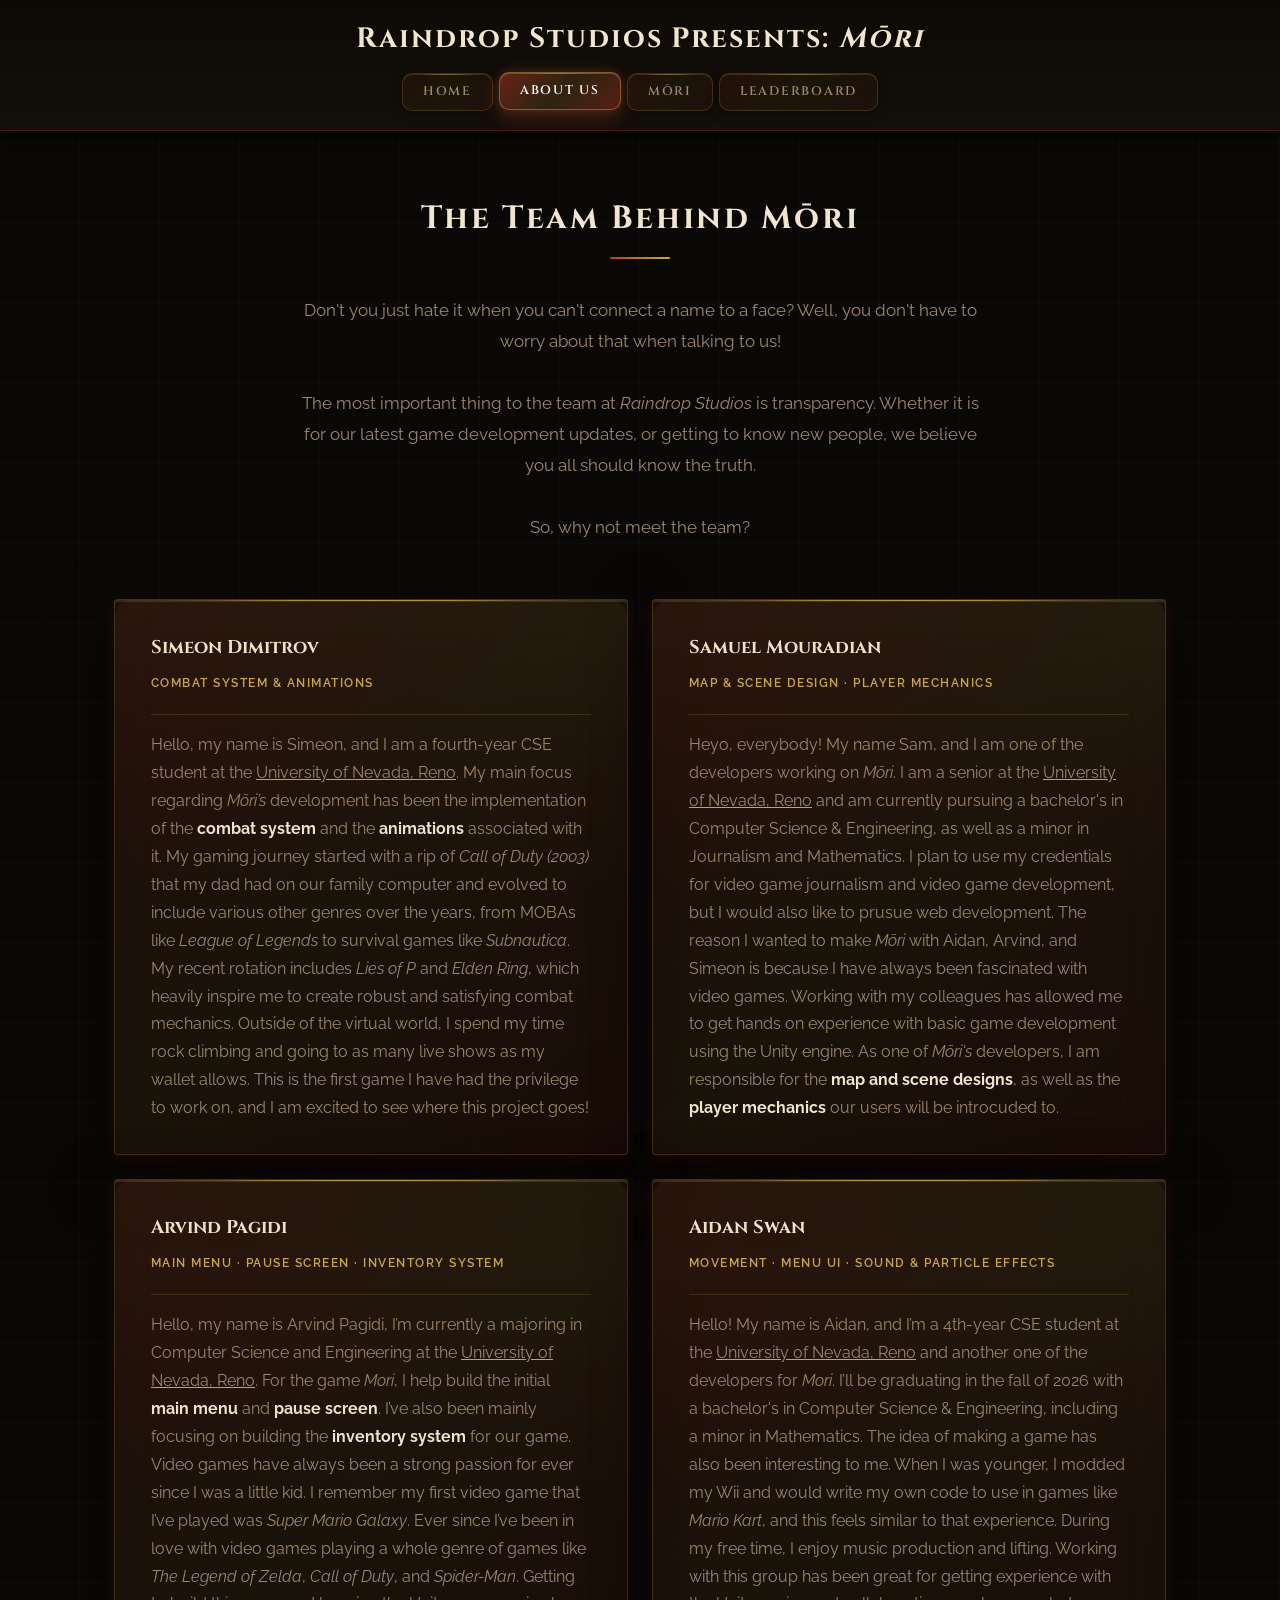
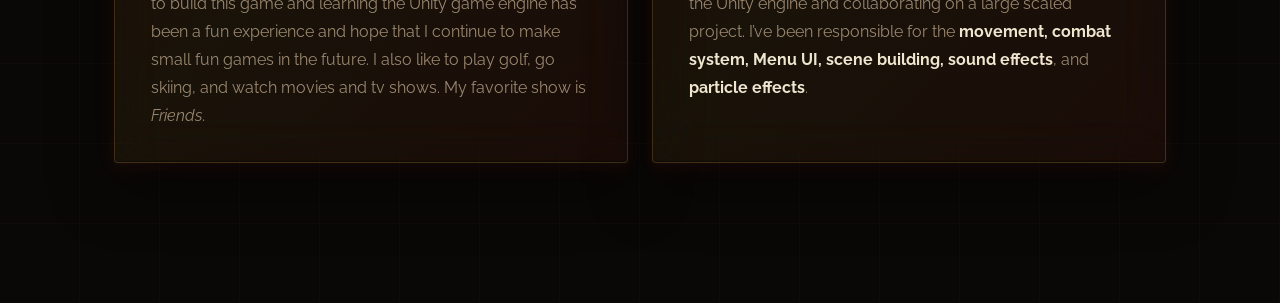
==== commit 7baba0bf: "different styles added different styles added" ====
--- a/AboutUs.html
+++ b/AboutUs.html
@@ -8,6 +8,7 @@
     <link rel="preconnect" href="https://fonts.gstatic.com" crossorigin>
     <link href="https://fonts.googleapis.com/css2?family=Cinzel:wght@400;600;700;900&family=Raleway:ital,wght@0,300;0,400;0,500;0,600;1,400&display=swap" rel="stylesheet">
     <link rel="stylesheet" href="CSS Files/AboutUsStyle.css">
+    <link rel="icon" href="favicon.ico">
 </head>
 <body>
 
@@ -42,9 +43,9 @@
         <div class="member-cards-grid">
 
            
-            <article class="member-card fade-in">
+            <article id="simeon" class="member-card fade-in glass-card">
                 <div class="member-header">
-                    
+
                     <div>
                         <h3 class="member-name">Simeon Dimitrov</h3>
                         <span class="member-role">Combat System &amp; Animations</span>
@@ -66,9 +67,9 @@
             </article>
 
            
-            <article class="member-card fade-in">
+            <article id="samuel" class="member-card fade-in glass-card">
                 <div class="member-header">
-                    
+
                     <div>
                         <h3 class="member-name">Samuel Mouradian</h3>
                         <span class="member-role">Map &amp; Scene Design · Player Mechanics</span>
@@ -88,9 +89,9 @@
             </article>
 
             
-            <article class="member-card fade-in">
+            <article id="arvind" class="member-card fade-in glass-card">
                 <div class="member-header">
-                    
+
                     <div>
                         <h3 class="member-name">Arvind Pagidi</h3>
                         <span class="member-role">Main Menu · Pause Screen · Inventory System</span>
@@ -110,9 +111,9 @@
             </article>
 
             
-            <article class="member-card fade-in">
+            <article id="aidan" class="member-card fade-in glass-card">
                 <div class="member-header">
-                    
+
                     <div>
                         <h3 class="member-name">Aidan Swan</h3>
                         <span class="member-role">Movement · Menu UI · Sound &amp; Particle Effects</span>
--- a/CSS Files/AboutUsStyle.css
+++ b/CSS Files/AboutUsStyle.css
@@ -1,9 +1,7 @@
-/* ============================================================
-   AboutUsStyle.css — About Us Page
-   Raindrop Studios / Mōri
-   ============================================================ */
-
-/* ── Variables ─────────────────────────────────────────────── */
+
+
+html { scroll-behavior: smooth; }
+
 :root {
     --bg:           #0a0806;
     --bg-surface:   #110e09;
@@ -21,7 +19,6 @@
     --border-red:   rgba(192, 57, 43, 0.35);
 }
 
-/* ── Reset & Base ───────────────────────────────────────────── */
 *, *::before, *::after { box-sizing: border-box; margin: 0; padding: 0; }
 
 body {
@@ -38,7 +35,7 @@
 
 a { color: inherit; text-decoration: none; }
 
-/* ── Sticky Header ──────────────────────────────────────────── */
+
 #WelcomeHeader {
     position: sticky;
     top: 0;
@@ -67,7 +64,7 @@
     100% { color: #e74c3c; text-shadow: 0 0 22px rgba(231,76,60,0.6); }
 }
 
-/* ── Navigation ─────────────────────────────────────────────── */
+
 #Directory { width: 100%; }
 
 .nav-bar {
@@ -81,36 +78,58 @@
 
 .button {
     display: inline-block;
-    background: transparent;
-    color: var(--text-sec);
     padding: 7px 20px;
-    border: 1px solid var(--text-muted);
-    border-radius: 2px;
+    border-radius: 10px;
     cursor: pointer;
     font-size: 0.78rem;
     font-family: 'Cinzel', serif;
     font-weight: 600;
     letter-spacing: 0.14em;
     text-transform: uppercase;
-    transition: background 0.2s, color 0.2s, border-color 0.2s, box-shadow 0.2s;
+    color: var(--text-sec);
+    background: linear-gradient(135deg, rgba(192,57,43,0.1) 0%, rgba(201,168,76,0.05) 50%, rgba(192,57,43,0.07) 100%);
+    backdrop-filter: blur(12px) saturate(160%);
+    -webkit-backdrop-filter: blur(12px) saturate(160%);
+    border: 1px solid rgba(201,168,76,0.2);
+    box-shadow:
+        0 1px 0 rgba(201,168,76,0.15) inset,
+        0 4px 12px rgba(0,0,0,0.3);
+    position: relative;
+    overflow: hidden;
+    transition: color 0.25s, border-color 0.25s, box-shadow 0.25s, transform 0.25s, background 0.25s;
+}
+
+.button::before {
+    content: '';
+    position: absolute;
+    top: 0;
+    left: 10%;
+    right: 10%;
+    height: 1px;
+    background: linear-gradient(90deg, transparent, rgba(201,168,76,0.5), transparent);
+    border-radius: 0 0 50% 50%;
 }
 
 .button:hover,
 .button.active {
-    background: var(--red);
     color: #fff;
-    border-color: var(--red);
-    box-shadow: 0 0 14px rgba(192,57,43,0.45);
-}
-
-/* ── Main Container ─────────────────────────────────────────── */
+    background: linear-gradient(135deg, rgba(192,57,43,0.5) 0%, rgba(201,168,76,0.15) 50%, rgba(192,57,43,0.4) 100%);
+    border-color: rgba(201,168,76,0.45);
+    box-shadow:
+        0 1px 0 rgba(201,168,76,0.3) inset,
+        0 6px 20px rgba(192,57,43,0.35),
+        0 0 12px rgba(201,168,76,0.15);
+    transform: translateY(-1px);
+}
+
+
 #AU-Description {
     max-width: 1100px;
     margin: 60px auto;
     padding: 0 24px 80px;
 }
 
-/* ── Section Title ──────────────────────────────────────────── */
+
 .section-title {
     font-family: 'Cinzel', serif;
     font-size: clamp(1.4rem, 3.5vw, 2rem);
@@ -131,7 +150,7 @@
     border-radius: 1px;
 }
 
-/* ── Intro Paragraph ────────────────────────────────────────── */
+
 .intro-text {
     text-align: center;
     max-width: 680px;
@@ -141,31 +160,82 @@
     line-height: 1.85;
 }
 
-/* ── Member Cards Grid ──────────────────────────────────────── */
+
 .member-cards-grid {
     display: grid;
     grid-template-columns: repeat(auto-fit, minmax(460px, 1fr));
     gap: 24px;
 }
 
+.glass-card {
+    background:
+        linear-gradient(
+            135deg,
+            rgba(192, 57, 43, 0.12) 0%,
+            rgba(201, 168, 76, 0.07) 50%,
+            rgba(192, 57, 43, 0.08) 100%
+        );
+    backdrop-filter: blur(28px) saturate(180%) brightness(1.08);
+    -webkit-backdrop-filter: blur(28px) saturate(180%) brightness(1.08);
+    border-radius: 20px;
+    border: 1px solid rgba(201, 168, 76, 0.22);
+    box-shadow:
+        0 2px 0 rgba(201, 168, 76, 0.18) inset,
+        0 -1px 0 rgba(0, 0, 0, 0.4) inset,
+        0 20px 60px rgba(0, 0, 0, 0.5),
+        0 4px 16px rgba(192, 57, 43, 0.15);
+    position: relative;
+    overflow: hidden;
+    will-change: transform;
+    transition: transform 0.5s ease;
+}
+
+.glass-card:hover {
+    transition: transform 0.1s ease;
+}
+
+.glass-card::before {
+    content: '';
+    position: absolute;
+    top: 0;
+    left: 8%;
+    right: 8%;
+    height: 1px;
+    background: linear-gradient(
+        90deg,
+        transparent,
+        rgba(201, 168, 76, 0.7) 30%,
+        rgba(232, 200, 112, 0.7) 50%,
+        rgba(201, 168, 76, 0.7) 70%,
+        transparent
+    );
+    border-radius: 0 0 50% 50%;
+}
+
+.glass-card::after {
+    content: '';
+    position: absolute;
+    top: 0;
+    left: 0;
+    right: 0;
+    height: 55%;
+    background: linear-gradient(
+        180deg,
+        rgba(201, 168, 76, 0.06) 0%,
+        rgba(192, 57, 43, 0.03) 60%,
+        transparent 100%
+    );
+    border-radius: 20px 20px 60% 60% / 20px 20px 40px 40px;
+    pointer-events: none;
+}
+
 .member-card {
-    background: var(--bg-card);
-    border: 1px solid var(--border);
-    border-top: 3px solid var(--red);
+    scroll-margin-top: 140px;
     border-radius: 4px;
     padding: 32px 36px;
-    transition: transform 0.2s, box-shadow 0.2s;
-}
-
-.member-card:hover {
-    transform: translateY(-4px);
-    box-shadow: 0 14px 36px rgba(0,0,0,0.65);
-}
-
-/* Alternate card accent color */
-.member-card:nth-child(2) { border-top-color: var(--gold); }
-.member-card:nth-child(3) { border-top-color: var(--red-light); }
-.member-card:nth-child(4) { border-top-color: var(--gold-light); }
+}
+
+
 
 .member-header {
     display: flex;
@@ -212,7 +282,7 @@
 .member-bio b, .member-bio strong { color: var(--text); }
 .member-bio u { text-decoration-color: var(--gold); }
 
-/* ── Fade-in animation ──────────────────────────────────────── */
+
 .fade-in {
     opacity: 0;
     transform: translateY(22px);
@@ -223,13 +293,13 @@
     transform: translateY(0);
 }
 
-/* add slight delay staggering for the 4 cards */
-.member-card:nth-child(1) { transition-delay: 0s; }
-.member-card:nth-child(2) { transition-delay: 0.08s; }
-.member-card:nth-child(3) { transition-delay: 0.16s; }
-.member-card:nth-child(4) { transition-delay: 0.24s; }
-
-/* ── Scroll-to-top ──────────────────────────────────────────── */
+
+.member-card.fade-in:not(.visible):nth-child(1) { transition-delay: 0s; }
+.member-card.fade-in:not(.visible):nth-child(2) { transition-delay: 0.08s; }
+.member-card.fade-in:not(.visible):nth-child(3) { transition-delay: 0.16s; }
+.member-card.fade-in:not(.visible):nth-child(4) { transition-delay: 0.24s; }
+
+
 #scroll-top {
     position: fixed;
     bottom: 32px;
@@ -253,7 +323,7 @@
 #scroll-top.visible { opacity: 1; pointer-events: auto; }
 #scroll-top:hover { transform: translateY(-3px); }
 
-/* ── Responsive ─────────────────────────────────────────────── */
+
 @media (max-width: 740px) {
     .member-cards-grid { grid-template-columns: 1fr; }
     .member-card { padding: 24px 20px; }
